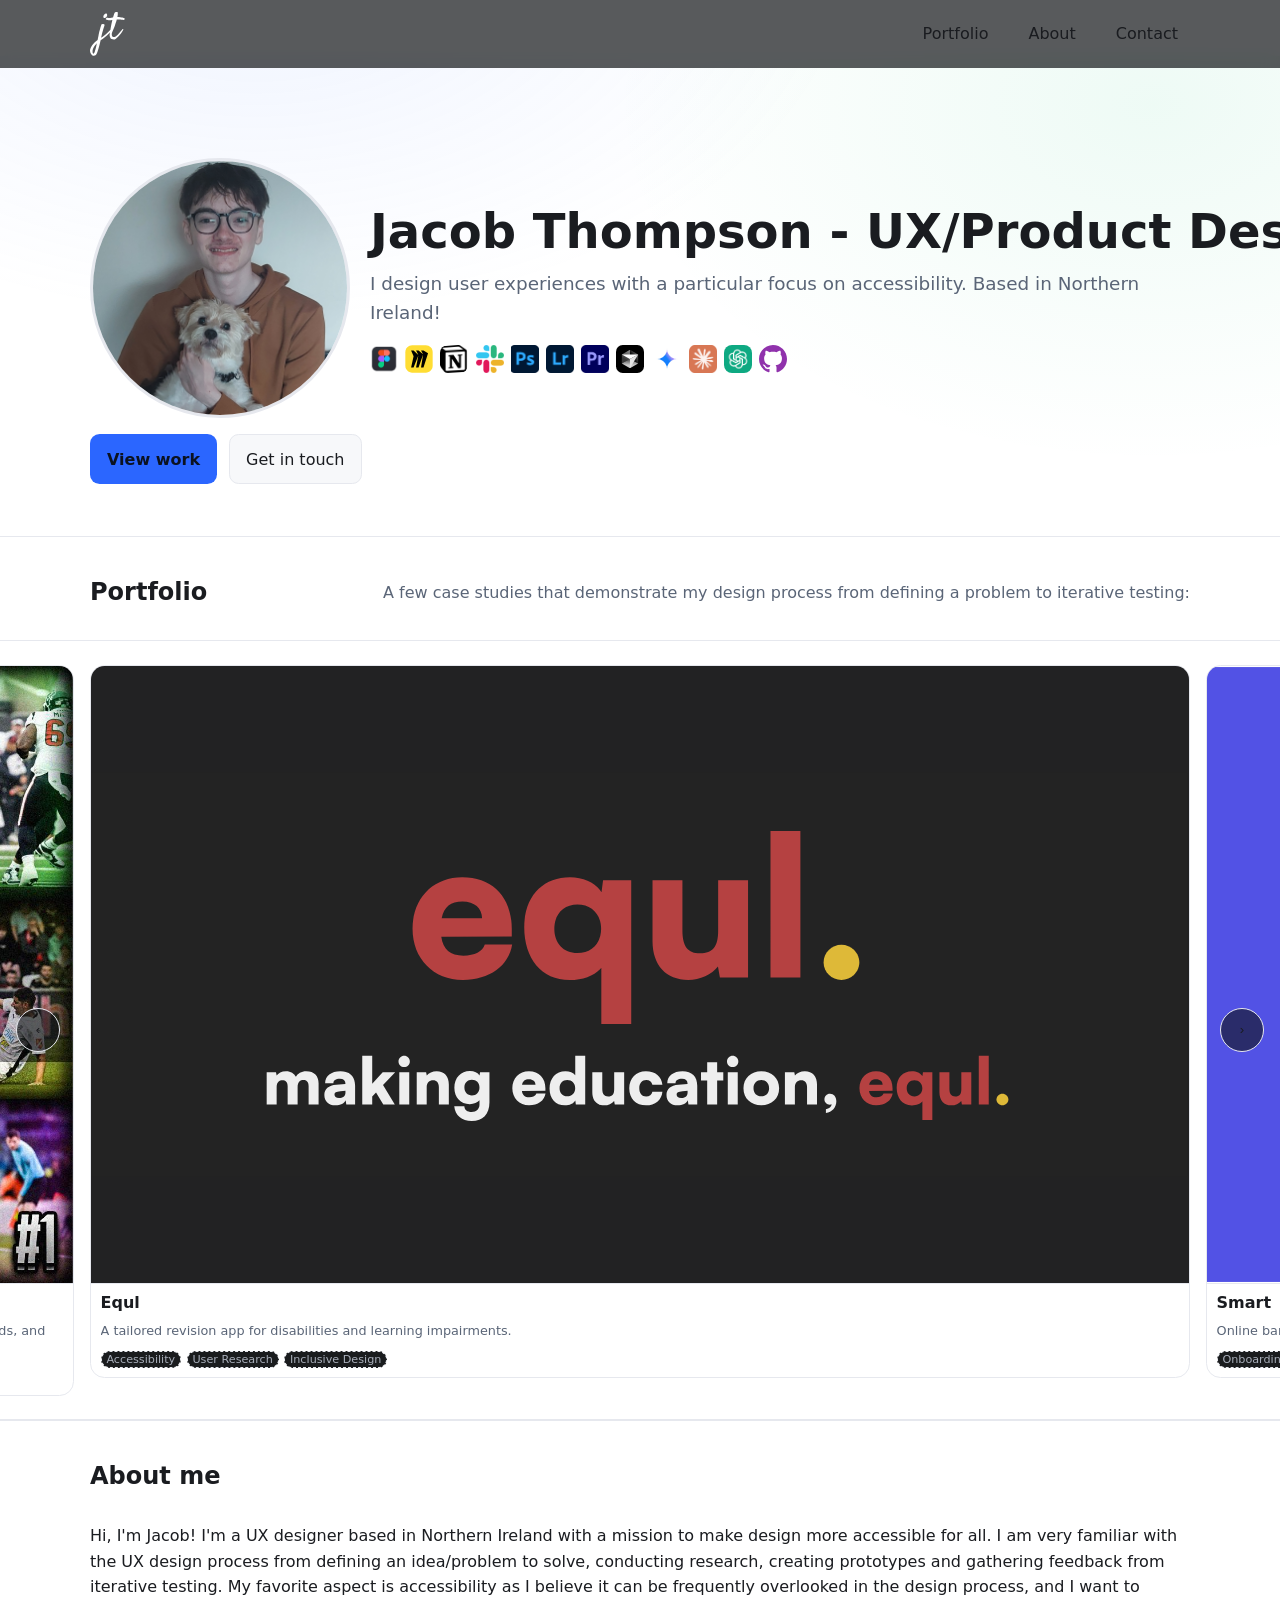
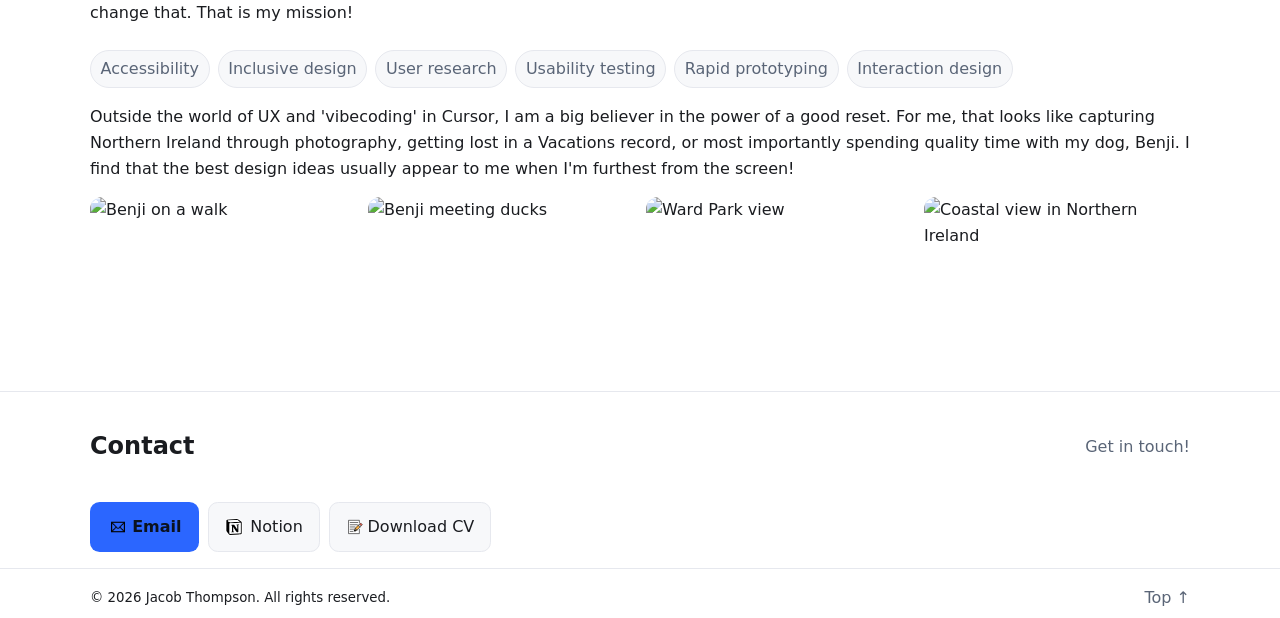
==== index.html @ 368d88d8 "Fixed mobile pictures and github image" ====
<!doctype html>
<html lang="en-GB">
<head>
  <meta charset="utf-8">
  <meta name="viewport" content="width=device-width, initial-scale=1">
  <title>Jacob Thompson - UX/Product Designer</title>
  <meta name="description" content="UX/Product Designer in the UK. Case studies showcasing end‑to‑end product design, research, and measurable impact.">
  <link rel="icon" href="assets/jt.svg" type="image/svg+xml">
  <link rel="preload" href="assets/styles.css" as="style">
  <link rel="stylesheet" href="assets/styles.css">
  <meta property="og:title" content="Jacob Thompson - UX/Product Designer">
  <meta property="og:description" content="Selected UX case studies with measurable outcomes. Based in the UK.">
  <meta property="og:type" content="website">
  <meta property="og:url" content="/">
  <meta property="og:image" content="assets/og-image.png">
  <meta name="twitter:card" content="summary_large_image">
  <meta name="twitter:title" content="Jacob Thompson - UX/Product Designer">
  <meta name="twitter:description" content="Selected UX case studies with measurable outcomes. Based in the UK.">
  <meta name="twitter:image" content="assets/og-image.png">
  <script type="application/ld+json">
  {
    "@context": "https://schema.org",
    "@type": "Person",
    "name": "Jacob Thompson",
    "jobTitle": "UX/Product Designer",
    "url": "",
    "image": "assets/og-image.png",
    "sameAs": [
      "https://www.linkedin.com/",
      "https://github.com/"
    ]
  }
  </script>
</head>
<body>
  <a class="skip-link" href="#main">Skip to content</a>

  <header class="site-header" role="banner">
    <nav class="nav" aria-label="Primary">
      <a class="logo" href="#home" aria-label="Go to home">
        <img src="assets/jt.svg" alt="JT logo" height="24" />
      </a>
      <button class="nav__toggle" aria-expanded="false" aria-controls="nav-list">Menu</button>
      <ul id="nav-list" class="nav__list">
        <li><a href="#projects">Portfolio</a></li>
        <li><a href="#about">About</a></li>
        <li><a href="#contact">Contact</a></li>
      </ul>
    </nav>
  </header>

  <main id="main">
    <section id="home" class="hero" aria-labelledby="hero-title">
      <div class="container">
        <div class="hero__intro">
          <img class="profile-pic" src="assets/benji and me.png" alt="Portrait of Jacob Thompson with Benji" width="256" height="256" decoding="async" />
          <div class="hero__text">
            <h1 id="hero-title">Jacob Thompson - UX/Product Designer</h1>
            <p class="subtitle">I design user experiences with a particular focus on accessibility. Based in Northern Ireland!</p>
            <div class="hero__tool-icons" aria-label="Design tools">
              <span class="hero__tool-pill" data-label="Figma" style="--pill-bg:#f34f1e;">
                <img class="hero__figma-icon" src="assets/figma icon.png" alt="Figma icon" loading="lazy" decoding="async" />
              </span>
              <span class="hero__tool-pill" data-label="Miro" style="--pill-bg:#fcdd34; --pill-text:#000;">
                <img class="hero__figma-icon" src="assets/miro-icon.svg" alt="Miro icon" loading="lazy" decoding="async" />
              </span>
              <span class="hero__tool-pill" data-label="Notion" style="--pill-bg:#111;">
                <img class="hero__figma-icon hero__figma-icon--rounded" src="assets/Notion-logo.svg.png" alt="Notion icon" loading="lazy" decoding="async" />
              </span>
              <span class="hero__tool-pill" data-label="Slack" style="--pill-bg:#4a154b;">
                <img class="hero__figma-icon hero__figma-icon--rounded" src="assets/Slack_icon_2019.svg.png" alt="Slack icon" loading="lazy" decoding="async" />
              </span>
              <span class="hero__tool-pill" data-label="Photoshop" style="--pill-bg:#031932;">
                <img class="hero__figma-icon" src="assets/ps icon.png" alt="Adobe Photoshop icon" loading="lazy" decoding="async" />
              </span>
              <span class="hero__tool-pill" data-label="Lightroom" style="--pill-bg:#2fabfe;">
                <img class="hero__figma-icon" src="assets/lightroom icon.png" alt="Adobe Lightroom icon" loading="lazy" decoding="async" />
              </span>
              <span class="hero__tool-pill" data-label="Premiere Pro" style="--pill-bg:#0a015a;">
                <img class="hero__figma-icon" src="assets/premiere pro icon.png" alt="Adobe Premiere Pro icon" loading="lazy" decoding="async" />
              </span>
              <span class="hero__tool-pill" data-label="Cursor" style="--pill-bg:#000;">
                <img class="hero__figma-icon" src="assets/cursor-ai-code-icon.svg" alt="Cursor AI icon" loading="lazy" decoding="async" />
              </span>
              <span class="hero__tool-pill" data-label="Gemini" style="--pill-bg:#2e7ffc;">
                <img class="hero__figma-icon hero__figma-icon--gemini" src="assets/vecteezy_rectangle-gemini-google-icon-symbol-logo_55687055.png" alt="Gemini icon" loading="lazy" decoding="async" />
              </span>
              <span class="hero__tool-pill" data-label="Claude" style="--pill-bg:#c9734f;">
                <img class="hero__figma-icon" src="assets/Claude-ai-icon.svg.png" alt="Claude AI icon" loading="lazy" decoding="async" />
              </span>
              <span class="hero__tool-pill" data-label="ChatGPT" style="--pill-bg:#10a37f;">
                <img class="hero__figma-icon hero__figma-icon--rounded" src="assets/openai-chatgpt-logo-icon-free-png.webp" alt="ChatGPT icon" loading="lazy" decoding="async" />
              </span>
              <span class="hero__tool-pill" data-label="GitHub" style="--pill-bg:#9032ac;">
                <img class="hero__figma-icon" src="assets/github.svg" alt="GitHub icon" loading="lazy" decoding="async" />
              </span>
            </div>
          </div>
        </div>
        <div class="cta">
          <a class="button primary" href="#projects">View work</a>
          <a class="button" href="#contact">Get in touch</a>
        </div>
        
      </div>
    </section>

    <section id="projects" class="section section--projects" aria-labelledby="projects-title">
      <div class="container">
        <div class="section__head">
          <h2 id="projects-title">Portfolio</h2>
          <p class="section__desc">A few case studies that demonstrate my design process from defining a problem to iterative testing:</p>
        </div>
      </div>
      <div class="carousel" aria-roledescription="carousel">
        <button class="carousel__btn prev" aria-label="Previous project">‹</button>
        <div id="project-track" class="carousel__track" role="list"></div>
        <button class="carousel__btn next" aria-label="Next project">›</button>
      </div>
      <noscript>
        <div class="carousel">
          <div class="carousel__track" role="list">
            <article class="carousel__slide" role="listitem">
              <div class="container">
                <div class="card">
                  <a class="card__link" href="#">
                    <div class="card__media" aria-hidden="true"></div>
                    <div class="card__body">
                      <h3 class="card__title">Case Study Title</h3>
                      <p class="card__summary">Short description of the problem, approach, and impact.</p>
                      <ul class="tags"><li>Research</li><li>Prototyping</li></ul>
                    </div>
                  </a>
                </div>
              </div>
            </article>
          </div>
        </div>
      </noscript>
    </section>

    <section id="about" class="section" aria-labelledby="about-title">
      <div class="container">
        <div class="section__head">
          <h2 id="about-title">About me</h2>
        </div>
        <div class="about">
          <p>Hi, I'm Jacob! I'm a UX designer based in Northern Ireland with a mission to make design more accessible for all. I am very familiar with the UX design process from defining an idea/problem to solve, conducting research, creating prototypes and gathering feedback from iterative testing. My favorite aspect is accessibility as I believe it can be frequently overlooked in the design process, and I want to change that. That is my mission!</p>
          <div class="pill-list" aria-label="Core skills">
            <span class="pill">Accessibility</span>
            <span class="pill">Inclusive design</span>
            <span class="pill">User research</span>
            <span class="pill">Usability testing</span>
            <span class="pill">Rapid prototyping</span>
            <span class="pill">Interaction design</span>
          </div>
          <p>Outside the world of UX and 'vibecoding' in Cursor, I am a big believer in the power of a good reset. For me, that looks like capturing Northern Ireland through photography, getting lost in a Vacations record, or most importantly spending quality time with my dog, Benji. I find that the best design ideas usually appear to me when I'm furthest from the screen!</p>
          <div class="about__photos">
            <img class="about__photo" src="assets/DSC00012.JPG" alt="Benji on a walk" loading="lazy" decoding="async" />
            <img class="about__photo" src="assets/benji duck.png" alt="Benji meeting ducks" loading="lazy" decoding="async" />
            <img class="about__photo" src="assets/ward park.png" alt="Ward Park view" loading="lazy" decoding="async" />
            <img class="about__photo" src="assets/DSC00025.JPG" alt="Coastal view in Northern Ireland" loading="lazy" decoding="async" />
          </div>
        </div>
      </div>
    </section>

    <section id="contact" class="section" aria-labelledby="contact-title">
      <div class="container contact">
        <div class="section__head">
          <h2 id="contact-title">Contact</h2>
          <p class="section__desc">Get in touch!</p>
        </div>
        <div class="contact__actions">
          <a class="button primary" href="mailto:jacobttt000@gmail.com" aria-label="Email Jacob"><img class="icon" src="assets/email.png" alt="" aria-hidden="true" /> <span>Email</span></a>
          <a class="button notion-btn" href="https://spiritual-roar-523.notion.site/Jacob-s-Dashboard-2024-25-10dde1f8a93c8042b278fc9d9537d99a?source=copy_link" target="_blank" rel="noreferrer noopener"><img class="icon icon--sm" src="assets/notion.svg" alt="" aria-hidden="true" /> <span>Notion</span></a>
          <a id="cv-link" class="button cv-btn" href="assets/JT%20-%20CV%2007.04.26.pdf"><img class="icon icon--lg" src="assets/paper svg.svg" alt="" aria-hidden="true" /> <span>Download CV</span></a>
        </div>
      </div>
    </section>
  </main>

  <footer class="site-footer" role="contentinfo">
    <div class="container footer__inner">
      <small>© <span id="year"></span> Jacob Thompson. All rights reserved.</small>
      <a href="#home" class="to-top" aria-label="Back to top">Top ↑</a>
    </div>
  </footer>

  <script src="assets/script.js" defer></script>
</body>
</html>
---- assets/styles.css ----
:root {
  --bg: #0b0c0e;
  --surface: #121418;
  --text: #e8eaee;
  --muted: #a9afbb;
  --primary: #7aa2ff;
  --primary-600: #5f8dff;
  --border: #20242c;
  --card: #151820;
  --success: #38b26b;
}

@media (prefers-color-scheme: light) {
  :root {
    --bg: #ffffff;
    --surface: #f7f8fa;
    --text: #1a1c20;
    --muted: #5a6577;
    --primary: #2b66ff;
    --primary-600: #174fff;
    --border: #e6e8ee;
    --card: #ffffff;
  }
}

* { box-sizing: border-box; }
html, body { height: 100%; }
body {
  margin: 0;
  background: var(--bg);
  color: var(--text);
  font-family: ui-sans-serif, system-ui, -apple-system, Segoe UI, Roboto, Inter, "Helvetica Neue", Arial, "Apple Color Emoji", "Segoe UI Emoji";
  line-height: 1.6;
  -webkit-font-smoothing: antialiased;
  -moz-osx-font-smoothing: grayscale;
  padding-top: 56px; /* reserve space for fixed header */
}

.container {
  width: min(1100px, 92vw);
  margin: 0 auto;
}

.skip-link {
  position: absolute;
  left: -999px;
  top: auto;
  width: 1px;
  height: 1px;
  overflow: hidden;
}
.skip-link:focus { left: 1rem; top: 1rem; width: auto; height: auto; background: var(--primary); color: #fff; padding: .5rem .75rem; border-radius: .5rem; }

.site-header {
  position: fixed;
  top: 0;
  left: 0;
  right: 0;
  z-index: 10;
  background: rgba(18,20,24,.7);
  backdrop-filter: saturate(150%) blur(8px);
}
.nav { display: flex; gap: 1rem; align-items: center; justify-content: space-between; width: min(1100px, 92vw); margin: 0 auto; padding: .75rem 0; }
.logo { color: var(--text); text-decoration: none; font-weight: 700; letter-spacing: .5px; }
.logo img { display: block; height: 44px; width: auto; }
.nav__list { list-style: none; display: flex; gap: 1rem; margin: 0; padding: 0; }
.nav__list a { color: var(--text); text-decoration: none; padding: .5rem .75rem; border-radius: .4rem; }
.nav__list a:hover { background: rgba(43, 102, 255, 0.15); color: var(--primary); }
.nav__toggle { display: none; }

@media (max-width: 720px) {
  .nav__toggle { display: none; }
  .nav { width: 94vw; gap: .5rem; }
  .nav__list { 
    position: static; 
    right: auto; 
    top: auto; 
    background: transparent; 
    border: none !important; 
    border-radius: 0; 
    flex-direction: row; 
    padding: 0; 
    display: flex; 
    gap: .75rem; 
    box-shadow: none;
    outline: none;
    flex-wrap: wrap;
    justify-content: flex-end;
  }
  .nav__list[data-open="true"] { display: flex; }
}

.hero { padding: clamp(3rem, 8vw, 7rem) 0 2rem; border-bottom: 1px solid var(--border); background: radial-gradient(1000px 600px at 20% -20%, rgba(122,162,255,.12), transparent 60%), radial-gradient(900px 600px at 90% 10%, rgba(38,199,130,.08), transparent 60%); }
.hero h1 { font-size: clamp(1.1rem, 5vw, 3rem); line-height: 1.2; margin: 0 0 .5rem; white-space: nowrap; }
.subtitle { color: var(--muted); font-size: clamp(1rem, 2.5vw, 1.15rem); margin: 0 0 1rem; }
.hero__tool-icons {
  display: flex;
  align-items: center;
  gap: .45rem;
  flex-wrap: wrap;
}
.hero__tool-pill {
  position: relative;
  display: inline-flex;
}
.hero__tool-pill::after {
  content: attr(data-label);
  position: absolute;
  left: 50%;
  bottom: calc(100% + 8px);
  transform: translateX(-50%) translateY(4px);
  background: var(--pill-bg, var(--primary));
  color: var(--pill-text, #fff);
  padding: .2rem .5rem;
  border-radius: 999px;
  font-size: .72rem;
  font-weight: 600;
  line-height: 1;
  white-space: nowrap;
  opacity: 0;
  pointer-events: none;
  transition: opacity .15s ease, transform .15s ease;
  box-shadow: 0 6px 16px rgba(0, 0, 0, .25);
  z-index: 2;
}
.hero__tool-pill:hover::after {
  opacity: 1;
  transform: translateX(-50%) translateY(0);
}
/* Keep Miro tooltip text high-contrast on yellow pill */
.hero__tool-pill[data-label="Miro"]::after {
  background: #fcdd34 !important;
  color: #000 !important;
}
.hero__figma-icon {
  width: 28px;
  height: 28px;
  display: block;
  object-fit: cover;
}
.hero__figma-icon--rounded {
  border-radius: 8px;
}
.hero__figma-icon--gemini {
  width: 30px;
  height: 30px;
}
.hero__intro { display: grid; grid-template-columns: auto 1fr; align-items: center; gap: 1.25rem; }
.profile-pic { width: clamp(110px, 28vw, 260px); height: clamp(110px, 28vw, 260px); object-fit: cover; border-radius: 50%; border: 3px solid var(--border); background: var(--surface); }
.hero__text { min-width: 0; }
.cta { display: flex; gap: .75rem; margin: 1rem 0 1.25rem; }
.cred-list { display: grid; gap: .3rem; margin: 1rem 0 0; padding: 0; list-style: none; color: var(--muted); }

.button { display: inline-flex; align-items: center; justify-content: center; gap: 0; padding: .7rem 1rem; border-radius: .6rem; border: 1px solid var(--border); color: var(--text); background: var(--surface); text-decoration: none; transition: transform .06s ease; }
.cv-btn { padding-left: .85rem; padding-right: 1rem; }
.button:hover { transform: translateY(-1px); }
.button.primary { background: var(--primary); border-color: transparent; color: #0b1220; font-weight: 600; }
.button.primary:hover { background: var(--primary-600); }
.button .icon { height: 1.4em; width: auto; display: block; margin-right: .25ch; }
.button .icon--sm { height: 1.1em; margin-right: .75ch; }
.button .icon--lg { height: 1.25em; margin-right: .35ch; }

.section { padding: 1rem 0; border-bottom: 1px solid var(--border); }
#about.section { background: var(--bg); }
#contact.section { background: var(--bg); }
.section__head { display: flex; align-items: center; justify-content: space-between; gap: 1rem; flex-wrap: wrap; margin-bottom: 0.5rem; }
.section__desc { color: var(--muted); margin: 0; }

.grid { display: grid; grid-template-columns: repeat(12, 1fr); gap: 1rem; }
.card { grid-column: span 6; background: var(--card); border: 1px solid var(--border); border-radius: .9rem; overflow: hidden; }
@media (max-width: 920px) { .card { grid-column: span 12; } }
.card__link { color: inherit; text-decoration: none; display: grid; grid-template-rows: auto 1fr; height: 100%; }
.card__media { background: linear-gradient(135deg, rgba(122,162,255,.25), rgba(56,178,111,.25)); aspect-ratio: 16/9; border-bottom: 1px solid var(--border); background-size: contain; background-repeat: no-repeat; background-position: center; }
.card__body { padding: .9rem; display: grid; gap: .5rem; }
.card__title { margin: 0; font-size: 1.05rem; }
.card__summary { margin: 0; color: var(--muted); }
.tags { display: flex; flex-wrap: wrap; gap: .35rem; list-style: none; margin: .25rem 0 0; padding: 0; }
.tags li { font-size: .8rem; color: #A9AFBB; border: 1px dashed var(--border); background: #1a1c1e; padding: .15rem .45rem; border-radius: 999px; display: inline-flex; align-items: center; line-height: 1; }

/* Carousel */
.section--projects { padding: 1rem 0 0; background: var(--bg); }
.carousel { position: relative; width: 100vw; margin-left: calc(50% - 50vw); overflow: hidden; border-top: 1px solid var(--border); border-bottom: 1px solid var(--border); background: var(--bg); }
.carousel__track { display: flex; gap: clamp(.5rem, 1.5vw, 1rem); padding: clamp(.75rem, 2vw, 1.5rem) clamp(35vw, 40vw, 400px); transition: transform .35s ease; will-change: transform; cursor: grab; }
.carousel__track:active { cursor: grabbing; }
.carousel__slide { flex: 0 0 clamp(20vw, 25vw, 250px); flex-shrink: 0; }
.carousel__slide .container { padding: 0; }
.carousel .card { grid-column: auto; max-width: 100%; }
.carousel .card__body { padding: .6rem; }
.carousel .card__title { font-size: 1rem; font-weight: 600; line-height: 1.3; }
.carousel .card__summary { font-size: .8rem; }
.carousel .card__summary { 
  line-height: 1.35; 
  display: -webkit-box; 
  line-clamp: 2; /* for linters/experimental */
  -webkit-line-clamp: 2; 
  -webkit-box-orient: vertical; 
  overflow: hidden; 
}
.carousel .card__media { aspect-ratio: 16/9; }
.carousel .tags li { font-size: .7rem; padding: .1rem .3rem; }
.carousel__btn { position: absolute; top: 50%; transform: translateY(-50%); background: rgba(18,20,24,.6); border: 1px solid var(--border); color: var(--text); width: 44px; height: 44px; border-radius: 999px; display: grid; place-items: center; cursor: pointer; z-index: 3; }
.carousel__btn:hover { background: rgba(18,20,24,.8); }
.carousel__btn.prev { left: min(1rem, 3vw); }
.carousel__btn.next { right: min(1rem, 3vw); }
@media (max-width: 720px) {
  .carousel__btn { width: 38px; height: 38px; }
  .carousel__track { padding: .9rem 8vw; gap: .65rem; }
  .carousel__slide { flex-basis: 78vw; }
  .carousel .card__body { min-height: 128px; }
}
.carousel .card__link { height: auto; grid-template-rows: auto auto; }
.carousel .card__link { cursor: pointer; }
.card--interactive { cursor: pointer; }
.card--interactive:focus-visible {
  outline: 2px solid var(--primary);
  outline-offset: 2px;
}

.about { display: grid; gap: 1rem; background: var(--bg); }
.about > p { margin: 0; }
.about__photos { display: flex; flex-wrap: nowrap; gap: .75rem; justify-content: flex-start; align-items: flex-start; overflow: visible; padding: 0; }
.about__photo { display: block; flex: 1 1 calc((100% - 2.25rem) / 4); width: auto; max-width: 320px; aspect-ratio: 3 / 2; height: auto; object-fit: cover; object-position: center; border-radius: 12px; margin: 0; image-rendering: auto; }
.pill-list { display: flex; flex-wrap: wrap; gap: .5rem; margin-top: .5rem; }
.pill { border: 1px solid var(--border); background: var(--surface); padding: .35rem .6rem; border-radius: 999px; color: var(--muted); }

.contact { display: grid; gap: 0.5rem; background: var(--bg); }
.contact__actions { display: flex; flex-wrap: wrap; gap: .6rem; }
.notion-btn { margin-left: 0; }
.cv-btn { margin-left: 0; }

.site-footer { padding: 0.5rem 0; border-top: none !important; background: var(--bg); }
.footer__inner { display: flex; align-items: center; justify-content: space-between; gap: 1rem; padding-top: 0.5rem; border-top: none !important; }
.to-top { color: var(--muted); text-decoration: none; }
.to-top:hover { color: var(--text); }

@media (prefers-reduced-motion: reduce) {
  * { animation: none !important; transition: none !important; }
}

/* In-page PDF modal */
.has-modal-open { overflow: hidden; }
.pdf-modal {
  position: fixed;
  inset: 0;
  z-index: 1000;
  display: none;
}
.pdf-modal.is-open { display: block; }
.pdf-modal[aria-hidden="true"] { pointer-events: none; }
.pdf-modal__backdrop {
  position: absolute;
  inset: 0;
  background: rgba(0, 0, 0, .68);
}
.pdf-modal__panel {
  position: relative;
  width: min(1100px, 92vw);
  height: min(86vh, 920px);
  margin: 7vh auto;
  background: var(--card);
  border: 1px solid var(--border);
  border-radius: 16px;
  overflow: hidden;
  display: grid;
  grid-template-rows: auto 1fr;
  box-shadow: 0 24px 64px rgba(0, 0, 0, .45);
}
.pdf-modal__title {
  margin: 0;
  padding: .9rem 3.2rem .9rem 1rem;
  border-bottom: 1px solid var(--border);
  font-size: 1rem;
}
.pdf-modal__close {
  position: absolute;
  top: .55rem;
  right: .65rem;
  width: 2rem;
  height: 2rem;
  border: 1px solid var(--border);
  border-radius: 999px;
  background: var(--surface);
  color: var(--text);
  cursor: pointer;
  font-size: 1.2rem;
  line-height: 1;
}
.pdf-modal__close:hover { filter: brightness(1.08); }
.pdf-modal__viewer-wrap {
  height: 100%;
  overflow: hidden;
}
.pdf-modal__viewer {
  width: 100%;
  height: 100%;
  border: 0;
  background: #1a1c20;
}
.template-modal__content {
  height: 100%;
  padding: .85rem 1rem 1rem;
}
.template-modal__content--read-only {
  overflow: auto;
}
.template-modal__hint {
  margin: 0;
  color: var(--muted);
  font-size: .9rem;
}
.template-modal__article {
  width: 100%;
  color: var(--text);
  line-height: 1.65;
}
.template-modal__article p {
  margin: 0 0 1rem;
}
.template-modal__article p:last-child {
  margin-bottom: 0;
}
.template-modal__list {
  margin: 0 0 1rem 1.2rem;
  padding: 0;
}
.template-modal__list li {
  margin: 0 0 .35rem;
}
.template-modal__project-link {
  margin: 1rem 0 0;
  display: flex;
  align-items: center;
  gap: .45rem;
  flex-wrap: wrap;
}
.template-modal__project-link + .template-modal__project-link {
  margin-top: .35rem;
}
.template-modal__project-icon {
  width: 18px;
  height: 18px;
  object-fit: contain;
  border-radius: 3px;
}
.template-modal__project-label {
  color: var(--text);
  font-weight: 600;
}
.template-modal__project-anchor {
  color: var(--primary);
  text-decoration: underline;
  text-underline-offset: 2px;
}
.template-modal__project-anchor:hover {
  color: var(--primary-600);
}
.template-modal__divider {
  margin: 1rem 0 0;
  border: 0;
  border-top: 1px solid rgba(255, 255, 255, .9);
}
.template-modal__figure {
  margin: 1rem 0 0;
}
.template-modal__figure--grid {
  margin: 0;
}
.template-modal__image {
  display: block;
  width: 100%;
  height: auto;
  border: 1px solid var(--border);
  border-radius: 10px;
  background: var(--surface);
}
.template-modal__image.is-zoomable {
  cursor: zoom-in;
}
.about__photo.is-zoomable {
  cursor: zoom-in;
}
.template-modal__image.is-zoomable:focus-visible {
  outline: 2px solid var(--primary);
  outline-offset: 2px;
}
.about__photo.is-zoomable:focus-visible {
  outline: 2px solid var(--primary);
  outline-offset: 2px;
}
.template-modal__caption {
  margin-top: .45rem;
  color: var(--muted);
  font-size: .9rem;
}
.template-modal__caption--grid {
  margin-top: .5rem;
}
.template-modal__image-grid {
  margin-top: 1rem;
  display: grid;
  grid-template-columns: repeat(3, minmax(0, 1fr));
  gap: .75rem;
}
.template-modal__image-grid--four {
  grid-template-columns: repeat(4, minmax(0, 1fr));
}
.template-modal__image-grid--two {
  grid-template-columns: repeat(2, minmax(0, 1fr));
}
@media (max-width: 900px) {
  .template-modal__image-grid {
    grid-template-columns: repeat(2, minmax(0, 1fr));
  }
  .template-modal__image-grid--four {
    grid-template-columns: repeat(2, minmax(0, 1fr));
  }
}
@media (max-width: 620px) {
  .template-modal__image-grid {
    grid-template-columns: 1fr;
  }
  .template-modal__image-grid--four {
    grid-template-columns: 1fr;
  }
  .template-modal__image-grid--two {
    grid-template-columns: 1fr;
  }
}

/* Image zoom lightbox */
.image-lightbox {
  position: fixed;
  inset: 0;
  z-index: 1100;
  display: none;
}
.image-lightbox.is-open { display: block; }
.image-lightbox[aria-hidden="true"] { pointer-events: none; }
.image-lightbox__backdrop {
  position: absolute;
  inset: 0;
  background: rgba(0, 0, 0, .8);
}
.image-lightbox__panel {
  position: relative;
  width: min(1200px, 94vw);
  margin: 3vh auto;
  max-height: 94vh;
}
.image-lightbox__img {
  display: block;
  width: 100%;
  max-height: 94vh;
  object-fit: contain;
  border-radius: 12px;
  border: 1px solid var(--border);
  background: #0f1116;
}
.image-lightbox__close {
  position: absolute;
  top: .6rem;
  right: .6rem;
  width: 2rem;
  height: 2rem;
  border: 1px solid var(--border);
  border-radius: 999px;
  background: rgba(0, 0, 0, .55);
  color: #fff;
  cursor: pointer;
  font-size: 1.2rem;
  line-height: 1;
}
@media (max-width: 720px) {
  .pdf-modal__panel {
    width: 94vw;
    height: 88vh;
    margin: 6vh auto;
    border-radius: 12px;
  }
}

@media (max-width: 720px) {
  .hero { padding-top: 2.2rem; }
  .hero h1 { white-space: normal; font-size: clamp(1.35rem, 7vw, 2rem); }
  .subtitle { font-size: .98rem; }
  .hero__intro { grid-template-columns: 1fr; gap: .9rem; }
  .profile-pic { width: 120px; height: 120px; }
  .cta { flex-direction: column; align-items: stretch; gap: .55rem; }
  .cta .button { width: 100%; }

  .about__photos {
    display: grid;
    grid-template-columns: repeat(2, minmax(0, 1fr));
    gap: .6rem;
  }
  .about__photo {
    flex: initial;
    width: 100%;
    max-width: none;
    aspect-ratio: 3 / 2;
  }

  .contact__actions { flex-direction: column; align-items: stretch; }
  .contact__actions .button { width: 100%; justify-content: flex-start; }

  .footer__inner { flex-direction: column; align-items: flex-start; gap: .35rem; }
}

@media (max-width: 420px) {
  .carousel__slide { flex-basis: 84vw; }
  .about__photos { gap: .5rem; }
  .hero__figma-icon { width: 24px; height: 24px; }
  .hero__figma-icon--gemini { width: 26px; height: 26px; }
}
---- assets/styles.css ----
:root {
  --bg: #0b0c0e;
  --surface: #121418;
  --text: #e8eaee;
  --muted: #a9afbb;
  --primary: #7aa2ff;
  --primary-600: #5f8dff;
  --border: #20242c;
  --card: #151820;
  --success: #38b26b;
}

@media (prefers-color-scheme: light) {
  :root {
    --bg: #ffffff;
    --surface: #f7f8fa;
    --text: #1a1c20;
    --muted: #5a6577;
    --primary: #2b66ff;
    --primary-600: #174fff;
    --border: #e6e8ee;
    --card: #ffffff;
  }
}

* { box-sizing: border-box; }
html, body { height: 100%; }
body {
  margin: 0;
  background: var(--bg);
  color: var(--text);
  font-family: ui-sans-serif, system-ui, -apple-system, Segoe UI, Roboto, Inter, "Helvetica Neue", Arial, "Apple Color Emoji", "Segoe UI Emoji";
  line-height: 1.6;
  -webkit-font-smoothing: antialiased;
  -moz-osx-font-smoothing: grayscale;
  padding-top: 56px; /* reserve space for fixed header */
}

.container {
  width: min(1100px, 92vw);
  margin: 0 auto;
}

.skip-link {
  position: absolute;
  left: -999px;
  top: auto;
  width: 1px;
  height: 1px;
  overflow: hidden;
}
.skip-link:focus { left: 1rem; top: 1rem; width: auto; height: auto; background: var(--primary); color: #fff; padding: .5rem .75rem; border-radius: .5rem; }

.site-header {
  position: fixed;
  top: 0;
  left: 0;
  right: 0;
  z-index: 10;
  background: rgba(18,20,24,.7);
  backdrop-filter: saturate(150%) blur(8px);
}
.nav { display: flex; gap: 1rem; align-items: center; justify-content: space-between; width: min(1100px, 92vw); margin: 0 auto; padding: .75rem 0; }
.logo { color: var(--text); text-decoration: none; font-weight: 700; letter-spacing: .5px; }
.logo img { display: block; height: 44px; width: auto; }
.nav__list { list-style: none; display: flex; gap: 1rem; margin: 0; padding: 0; }
.nav__list a { color: var(--text); text-decoration: none; padding: .5rem .75rem; border-radius: .4rem; }
.nav__list a:hover { background: rgba(43, 102, 255, 0.15); color: var(--primary); }
.nav__toggle { display: none; }

@media (max-width: 720px) {
  .nav__toggle { display: none; }
  .nav { width: 94vw; gap: .5rem; }
  .nav__list { 
    position: static; 
    right: auto; 
    top: auto; 
    background: transparent; 
    border: none !important; 
    border-radius: 0; 
    flex-direction: row; 
    padding: 0; 
    display: flex; 
    gap: .75rem; 
    box-shadow: none;
    outline: none;
    flex-wrap: wrap;
    justify-content: flex-end;
  }
  .nav__list[data-open="true"] { display: flex; }
}

.hero { padding: clamp(3rem, 8vw, 7rem) 0 2rem; border-bottom: 1px solid var(--border); background: radial-gradient(1000px 600px at 20% -20%, rgba(122,162,255,.12), transparent 60%), radial-gradient(900px 600px at 90% 10%, rgba(38,199,130,.08), transparent 60%); }
.hero h1 { font-size: clamp(1.1rem, 5vw, 3rem); line-height: 1.2; margin: 0 0 .5rem; white-space: nowrap; }
.subtitle { color: var(--muted); font-size: clamp(1rem, 2.5vw, 1.15rem); margin: 0 0 1rem; }
.hero__tool-icons {
  display: flex;
  align-items: center;
  gap: .45rem;
  flex-wrap: wrap;
}
.hero__tool-pill {
  position: relative;
  display: inline-flex;
}
.hero__tool-pill::after {
  content: attr(data-label);
  position: absolute;
  left: 50%;
  bottom: calc(100% + 8px);
  transform: translateX(-50%) translateY(4px);
  background: var(--pill-bg, var(--primary));
  color: var(--pill-text, #fff);
  padding: .2rem .5rem;
  border-radius: 999px;
  font-size: .72rem;
  font-weight: 600;
  line-height: 1;
  white-space: nowrap;
  opacity: 0;
  pointer-events: none;
  transition: opacity .15s ease, transform .15s ease;
  box-shadow: 0 6px 16px rgba(0, 0, 0, .25);
  z-index: 2;
}
.hero__tool-pill:hover::after {
  opacity: 1;
  transform: translateX(-50%) translateY(0);
}
/* Keep Miro tooltip text high-contrast on yellow pill */
.hero__tool-pill[data-label="Miro"]::after {
  background: #fcdd34 !important;
  color: #000 !important;
}
.hero__figma-icon {
  width: 28px;
  height: 28px;
  display: block;
  object-fit: cover;
}
.hero__figma-icon--rounded {
  border-radius: 8px;
}
.hero__figma-icon--gemini {
  width: 30px;
  height: 30px;
}
.hero__intro { display: grid; grid-template-columns: auto 1fr; align-items: center; gap: 1.25rem; }
.profile-pic { width: clamp(110px, 28vw, 260px); height: clamp(110px, 28vw, 260px); object-fit: cover; border-radius: 50%; border: 3px solid var(--border); background: var(--surface); }
.hero__text { min-width: 0; }
.cta { display: flex; gap: .75rem; margin: 1rem 0 1.25rem; }
.cred-list { display: grid; gap: .3rem; margin: 1rem 0 0; padding: 0; list-style: none; color: var(--muted); }

.button { display: inline-flex; align-items: center; justify-content: center; gap: 0; padding: .7rem 1rem; border-radius: .6rem; border: 1px solid var(--border); color: var(--text); background: var(--surface); text-decoration: none; transition: transform .06s ease; }
.cv-btn { padding-left: .85rem; padding-right: 1rem; }
.button:hover { transform: translateY(-1px); }
.button.primary { background: var(--primary); border-color: transparent; color: #0b1220; font-weight: 600; }
.button.primary:hover { background: var(--primary-600); }
.button .icon { height: 1.4em; width: auto; display: block; margin-right: .25ch; }
.button .icon--sm { height: 1.1em; margin-right: .75ch; }
.button .icon--lg { height: 1.25em; margin-right: .35ch; }

.section { padding: 1rem 0; border-bottom: 1px solid var(--border); }
#about.section { background: var(--bg); }
#contact.section { background: var(--bg); }
.section__head { display: flex; align-items: center; justify-content: space-between; gap: 1rem; flex-wrap: wrap; margin-bottom: 0.5rem; }
.section__desc { color: var(--muted); margin: 0; }

.grid { display: grid; grid-template-columns: repeat(12, 1fr); gap: 1rem; }
.card { grid-column: span 6; background: var(--card); border: 1px solid var(--border); border-radius: .9rem; overflow: hidden; }
@media (max-width: 920px) { .card { grid-column: span 12; } }
.card__link { color: inherit; text-decoration: none; display: grid; grid-template-rows: auto 1fr; height: 100%; }
.card__media { background: linear-gradient(135deg, rgba(122,162,255,.25), rgba(56,178,111,.25)); aspect-ratio: 16/9; border-bottom: 1px solid var(--border); background-size: contain; background-repeat: no-repeat; background-position: center; }
.card__body { padding: .9rem; display: grid; gap: .5rem; }
.card__title { margin: 0; font-size: 1.05rem; }
.card__summary { margin: 0; color: var(--muted); }
.tags { display: flex; flex-wrap: wrap; gap: .35rem; list-style: none; margin: .25rem 0 0; padding: 0; }
.tags li { font-size: .8rem; color: #A9AFBB; border: 1px dashed var(--border); background: #1a1c1e; padding: .15rem .45rem; border-radius: 999px; display: inline-flex; align-items: center; line-height: 1; }

/* Carousel */
.section--projects { padding: 1rem 0 0; background: var(--bg); }
.carousel { position: relative; width: 100vw; margin-left: calc(50% - 50vw); overflow: hidden; border-top: 1px solid var(--border); border-bottom: 1px solid var(--border); background: var(--bg); }
.carousel__track { display: flex; gap: clamp(.5rem, 1.5vw, 1rem); padding: clamp(.75rem, 2vw, 1.5rem) clamp(35vw, 40vw, 400px); transition: transform .35s ease; will-change: transform; cursor: grab; }
.carousel__track:active { cursor: grabbing; }
.carousel__slide { flex: 0 0 clamp(20vw, 25vw, 250px); flex-shrink: 0; }
.carousel__slide .container { padding: 0; }
.carousel .card { grid-column: auto; max-width: 100%; }
.carousel .card__body { padding: .6rem; }
.carousel .card__title { font-size: 1rem; font-weight: 600; line-height: 1.3; }
.carousel .card__summary { font-size: .8rem; }
.carousel .card__summary { 
  line-height: 1.35; 
  display: -webkit-box; 
  line-clamp: 2; /* for linters/experimental */
  -webkit-line-clamp: 2; 
  -webkit-box-orient: vertical; 
  overflow: hidden; 
}
.carousel .card__media { aspect-ratio: 16/9; }
.carousel .tags li { font-size: .7rem; padding: .1rem .3rem; }
.carousel__btn { position: absolute; top: 50%; transform: translateY(-50%); background: rgba(18,20,24,.6); border: 1px solid var(--border); color: var(--text); width: 44px; height: 44px; border-radius: 999px; display: grid; place-items: center; cursor: pointer; z-index: 3; }
.carousel__btn:hover { background: rgba(18,20,24,.8); }
.carousel__btn.prev { left: min(1rem, 3vw); }
.carousel__btn.next { right: min(1rem, 3vw); }
@media (max-width: 720px) {
  .carousel__btn { width: 38px; height: 38px; }
  .carousel__track { padding: .9rem 8vw; gap: .65rem; }
  .carousel__slide { flex-basis: 78vw; }
  .carousel .card__body { min-height: 128px; }
}
.carousel .card__link { height: auto; grid-template-rows: auto auto; }
.carousel .card__link { cursor: pointer; }
.card--interactive { cursor: pointer; }
.card--interactive:focus-visible {
  outline: 2px solid var(--primary);
  outline-offset: 2px;
}

.about { display: grid; gap: 1rem; background: var(--bg); }
.about > p { margin: 0; }
.about__photos { display: flex; flex-wrap: nowrap; gap: .75rem; justify-content: flex-start; align-items: flex-start; overflow: visible; padding: 0; }
.about__photo { display: block; flex: 1 1 calc((100% - 2.25rem) / 4); width: auto; max-width: 320px; aspect-ratio: 3 / 2; height: auto; object-fit: cover; object-position: center; border-radius: 12px; margin: 0; image-rendering: auto; }
.pill-list { display: flex; flex-wrap: wrap; gap: .5rem; margin-top: .5rem; }
.pill { border: 1px solid var(--border); background: var(--surface); padding: .35rem .6rem; border-radius: 999px; color: var(--muted); }

.contact { display: grid; gap: 0.5rem; background: var(--bg); }
.contact__actions { display: flex; flex-wrap: wrap; gap: .6rem; }
.notion-btn { margin-left: 0; }
.cv-btn { margin-left: 0; }

.site-footer { padding: 0.5rem 0; border-top: none !important; background: var(--bg); }
.footer__inner { display: flex; align-items: center; justify-content: space-between; gap: 1rem; padding-top: 0.5rem; border-top: none !important; }
.to-top { color: var(--muted); text-decoration: none; }
.to-top:hover { color: var(--text); }

@media (prefers-reduced-motion: reduce) {
  * { animation: none !important; transition: none !important; }
}

/* In-page PDF modal */
.has-modal-open { overflow: hidden; }
.pdf-modal {
  position: fixed;
  inset: 0;
  z-index: 1000;
  display: none;
}
.pdf-modal.is-open { display: block; }
.pdf-modal[aria-hidden="true"] { pointer-events: none; }
.pdf-modal__backdrop {
  position: absolute;
  inset: 0;
  background: rgba(0, 0, 0, .68);
}
.pdf-modal__panel {
  position: relative;
  width: min(1100px, 92vw);
  height: min(86vh, 920px);
  margin: 7vh auto;
  background: var(--card);
  border: 1px solid var(--border);
  border-radius: 16px;
  overflow: hidden;
  display: grid;
  grid-template-rows: auto 1fr;
  box-shadow: 0 24px 64px rgba(0, 0, 0, .45);
}
.pdf-modal__title {
  margin: 0;
  padding: .9rem 3.2rem .9rem 1rem;
  border-bottom: 1px solid var(--border);
  font-size: 1rem;
}
.pdf-modal__close {
  position: absolute;
  top: .55rem;
  right: .65rem;
  width: 2rem;
  height: 2rem;
  border: 1px solid var(--border);
  border-radius: 999px;
  background: var(--surface);
  color: var(--text);
  cursor: pointer;
  font-size: 1.2rem;
  line-height: 1;
}
.pdf-modal__close:hover { filter: brightness(1.08); }
.pdf-modal__viewer-wrap {
  height: 100%;
  overflow: hidden;
}
.pdf-modal__viewer {
  width: 100%;
  height: 100%;
  border: 0;
  background: #1a1c20;
}
.template-modal__content {
  height: 100%;
  padding: .85rem 1rem 1rem;
}
.template-modal__content--read-only {
  overflow: auto;
}
.template-modal__hint {
  margin: 0;
  color: var(--muted);
  font-size: .9rem;
}
.template-modal__article {
  width: 100%;
  color: var(--text);
  line-height: 1.65;
}
.template-modal__article p {
  margin: 0 0 1rem;
}
.template-modal__article p:last-child {
  margin-bottom: 0;
}
.template-modal__list {
  margin: 0 0 1rem 1.2rem;
  padding: 0;
}
.template-modal__list li {
  margin: 0 0 .35rem;
}
.template-modal__project-link {
  margin: 1rem 0 0;
  display: flex;
  align-items: center;
  gap: .45rem;
  flex-wrap: wrap;
}
.template-modal__project-link + .template-modal__project-link {
  margin-top: .35rem;
}
.template-modal__project-icon {
  width: 18px;
  height: 18px;
  object-fit: contain;
  border-radius: 3px;
}
.template-modal__project-label {
  color: var(--text);
  font-weight: 600;
}
.template-modal__project-anchor {
  color: var(--primary);
  text-decoration: underline;
  text-underline-offset: 2px;
}
.template-modal__project-anchor:hover {
  color: var(--primary-600);
}
.template-modal__divider {
  margin: 1rem 0 0;
  border: 0;
  border-top: 1px solid rgba(255, 255, 255, .9);
}
.template-modal__figure {
  margin: 1rem 0 0;
}
.template-modal__figure--grid {
  margin: 0;
}
.template-modal__image {
  display: block;
  width: 100%;
  height: auto;
  border: 1px solid var(--border);
  border-radius: 10px;
  background: var(--surface);
}
.template-modal__image.is-zoomable {
  cursor: zoom-in;
}
.about__photo.is-zoomable {
  cursor: zoom-in;
}
.template-modal__image.is-zoomable:focus-visible {
  outline: 2px solid var(--primary);
  outline-offset: 2px;
}
.about__photo.is-zoomable:focus-visible {
  outline: 2px solid var(--primary);
  outline-offset: 2px;
}
.template-modal__caption {
  margin-top: .45rem;
  color: var(--muted);
  font-size: .9rem;
}
.template-modal__caption--grid {
  margin-top: .5rem;
}
.template-modal__image-grid {
  margin-top: 1rem;
  display: grid;
  grid-template-columns: repeat(3, minmax(0, 1fr));
  gap: .75rem;
}
.template-modal__image-grid--four {
  grid-template-columns: repeat(4, minmax(0, 1fr));
}
.template-modal__image-grid--two {
  grid-template-columns: repeat(2, minmax(0, 1fr));
}
@media (max-width: 900px) {
  .template-modal__image-grid {
    grid-template-columns: repeat(2, minmax(0, 1fr));
  }
  .template-modal__image-grid--four {
    grid-template-columns: repeat(2, minmax(0, 1fr));
  }
}
@media (max-width: 620px) {
  .template-modal__image-grid {
    grid-template-columns: 1fr;
  }
  .template-modal__image-grid--four {
    grid-template-columns: 1fr;
  }
  .template-modal__image-grid--two {
    grid-template-columns: 1fr;
  }
}

/* Image zoom lightbox */
.image-lightbox {
  position: fixed;
  inset: 0;
  z-index: 1100;
  display: none;
}
.image-lightbox.is-open { display: block; }
.image-lightbox[aria-hidden="true"] { pointer-events: none; }
.image-lightbox__backdrop {
  position: absolute;
  inset: 0;
  background: rgba(0, 0, 0, .8);
}
.image-lightbox__panel {
  position: relative;
  width: min(1200px, 94vw);
  margin: 3vh auto;
  max-height: 94vh;
}
.image-lightbox__img {
  display: block;
  width: 100%;
  max-height: 94vh;
  object-fit: contain;
  border-radius: 12px;
  border: 1px solid var(--border);
  background: #0f1116;
}
.image-lightbox__close {
  position: absolute;
  top: .6rem;
  right: .6rem;
  width: 2rem;
  height: 2rem;
  border: 1px solid var(--border);
  border-radius: 999px;
  background: rgba(0, 0, 0, .55);
  color: #fff;
  cursor: pointer;
  font-size: 1.2rem;
  line-height: 1;
}
@media (max-width: 720px) {
  .pdf-modal__panel {
    width: 94vw;
    height: 88vh;
    margin: 6vh auto;
    border-radius: 12px;
  }
}

@media (max-width: 720px) {
  .hero { padding-top: 2.2rem; }
  .hero h1 { white-space: normal; font-size: clamp(1.35rem, 7vw, 2rem); }
  .subtitle { font-size: .98rem; }
  .hero__intro { grid-template-columns: 1fr; gap: .9rem; }
  .profile-pic { width: 120px; height: 120px; }
  .cta { flex-direction: column; align-items: stretch; gap: .55rem; }
  .cta .button { width: 100%; }

  .about__photos {
    display: grid;
    grid-template-columns: repeat(2, minmax(0, 1fr));
    gap: .6rem;
  }
  .about__photo {
    flex: initial;
    width: 100%;
    max-width: none;
    aspect-ratio: 3 / 2;
  }

  .contact__actions { flex-direction: column; align-items: stretch; }
  .contact__actions .button { width: 100%; justify-content: flex-start; }

  .footer__inner { flex-direction: column; align-items: flex-start; gap: .35rem; }
}

@media (max-width: 420px) {
  .carousel__slide { flex-basis: 84vw; }
  .about__photos { gap: .5rem; }
  .hero__figma-icon { width: 24px; height: 24px; }
  .hero__figma-icon--gemini { width: 26px; height: 26px; }
}
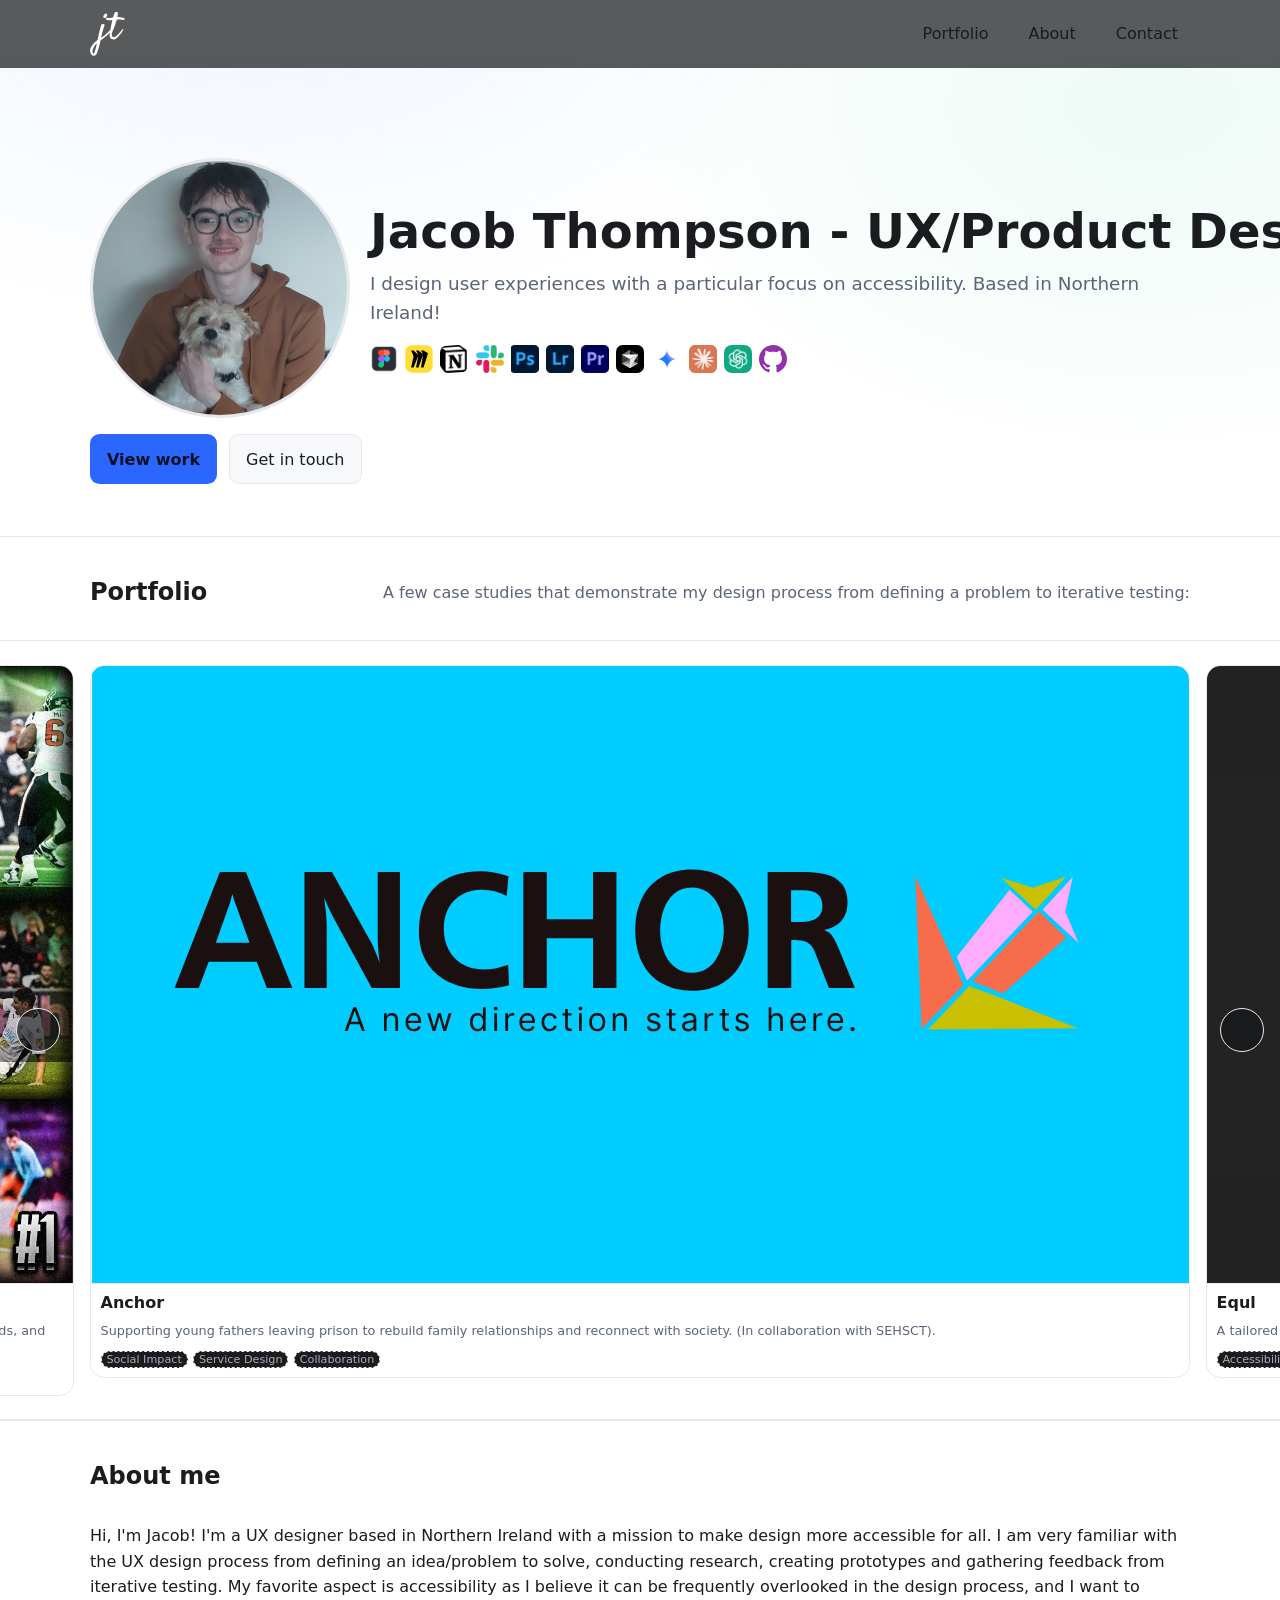
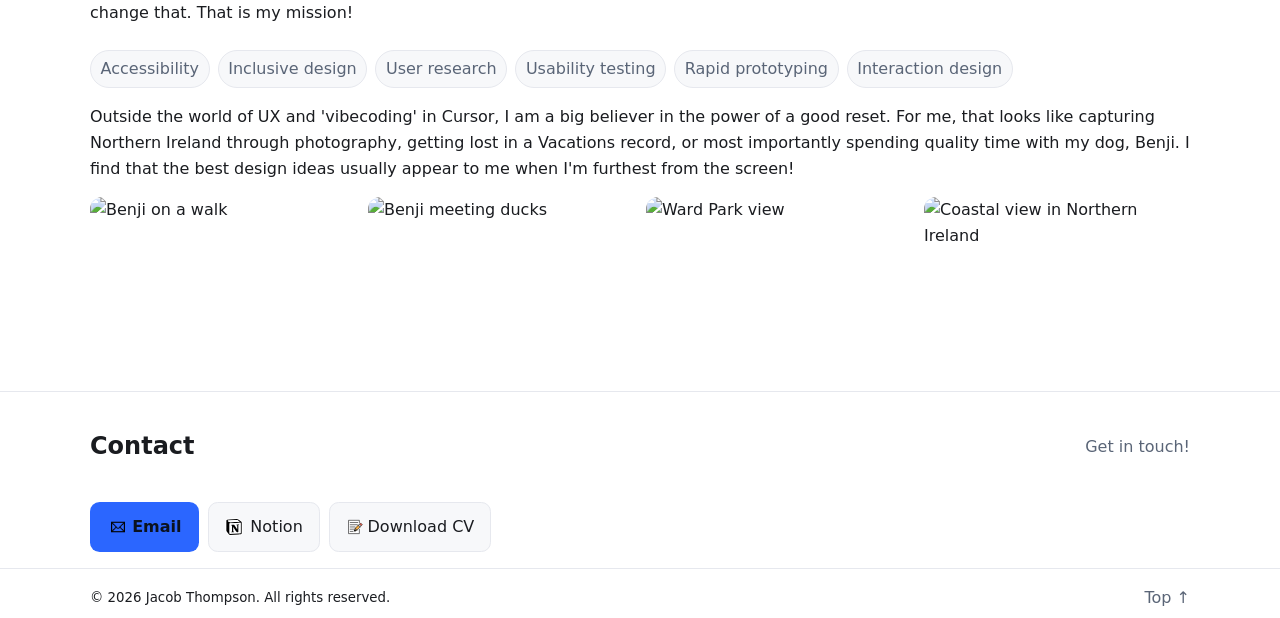
==== commit 2353bb62: "Updated CV" ====
--- a/index.html
+++ b/index.html
@@ -174,7 +174,7 @@
         <div class="contact__actions">
           <a class="button primary" href="mailto:jacobttt000@gmail.com" aria-label="Email Jacob"><img class="icon" src="assets/email.png" alt="" aria-hidden="true" /> <span>Email</span></a>
           <a class="button notion-btn" href="https://spiritual-roar-523.notion.site/Jacob-s-Dashboard-2024-25-10dde1f8a93c8042b278fc9d9537d99a?source=copy_link" target="_blank" rel="noreferrer noopener"><img class="icon icon--sm" src="assets/notion.svg" alt="" aria-hidden="true" /> <span>Notion</span></a>
-          <a id="cv-link" class="button cv-btn" href="assets/JT%20-%20CV%2007.04.26.pdf"><img class="icon icon--lg" src="assets/paper svg.svg" alt="" aria-hidden="true" /> <span>Download CV</span></a>
+          <a id="cv-link" class="button cv-btn" href="assets/CV%20-%20New.pdf"><img class="icon icon--lg" src="assets/paper svg.svg" alt="" aria-hidden="true" /> <span>Download CV</span></a>
         </div>
       </div>
     </section>
--- a/assets/styles.css
+++ b/assets/styles.css
@@ -206,7 +206,11 @@
   .carousel__btn { width: 38px; height: 38px; }
   .carousel__track { padding: .9rem 8vw; gap: .65rem; }
   .carousel__slide { flex-basis: 78vw; }
-  .carousel .card__body { min-height: 128px; }
+  .carousel .card__body { min-height: 148px; }
+  .carousel .card__summary {
+    line-clamp: 4;
+    -webkit-line-clamp: 4;
+  }
 }
 .carousel .card__link { height: auto; grid-template-rows: auto auto; }
 .carousel .card__link { cursor: pointer; }
@@ -302,6 +306,7 @@
 }
 .template-modal__content--read-only {
   overflow: auto;
+  padding-bottom: calc(1.25rem + env(safe-area-inset-bottom));
 }
 .template-modal__hint {
   margin: 0;
@@ -473,8 +478,9 @@
 @media (max-width: 720px) {
   .pdf-modal__panel {
     width: 94vw;
-    height: 88vh;
-    margin: 6vh auto;
+    height: calc(100dvh - 4vh - env(safe-area-inset-top) - env(safe-area-inset-bottom));
+    max-height: 92dvh;
+    margin: 2vh auto;
     border-radius: 12px;
   }
 }
--- a/assets/styles.css
+++ b/assets/styles.css
@@ -206,7 +206,11 @@
   .carousel__btn { width: 38px; height: 38px; }
   .carousel__track { padding: .9rem 8vw; gap: .65rem; }
   .carousel__slide { flex-basis: 78vw; }
-  .carousel .card__body { min-height: 128px; }
+  .carousel .card__body { min-height: 148px; }
+  .carousel .card__summary {
+    line-clamp: 4;
+    -webkit-line-clamp: 4;
+  }
 }
 .carousel .card__link { height: auto; grid-template-rows: auto auto; }
 .carousel .card__link { cursor: pointer; }
@@ -302,6 +306,7 @@
 }
 .template-modal__content--read-only {
   overflow: auto;
+  padding-bottom: calc(1.25rem + env(safe-area-inset-bottom));
 }
 .template-modal__hint {
   margin: 0;
@@ -473,8 +478,9 @@
 @media (max-width: 720px) {
   .pdf-modal__panel {
     width: 94vw;
-    height: 88vh;
-    margin: 6vh auto;
+    height: calc(100dvh - 4vh - env(safe-area-inset-top) - env(safe-area-inset-bottom));
+    max-height: 92dvh;
+    margin: 2vh auto;
     border-radius: 12px;
   }
 }
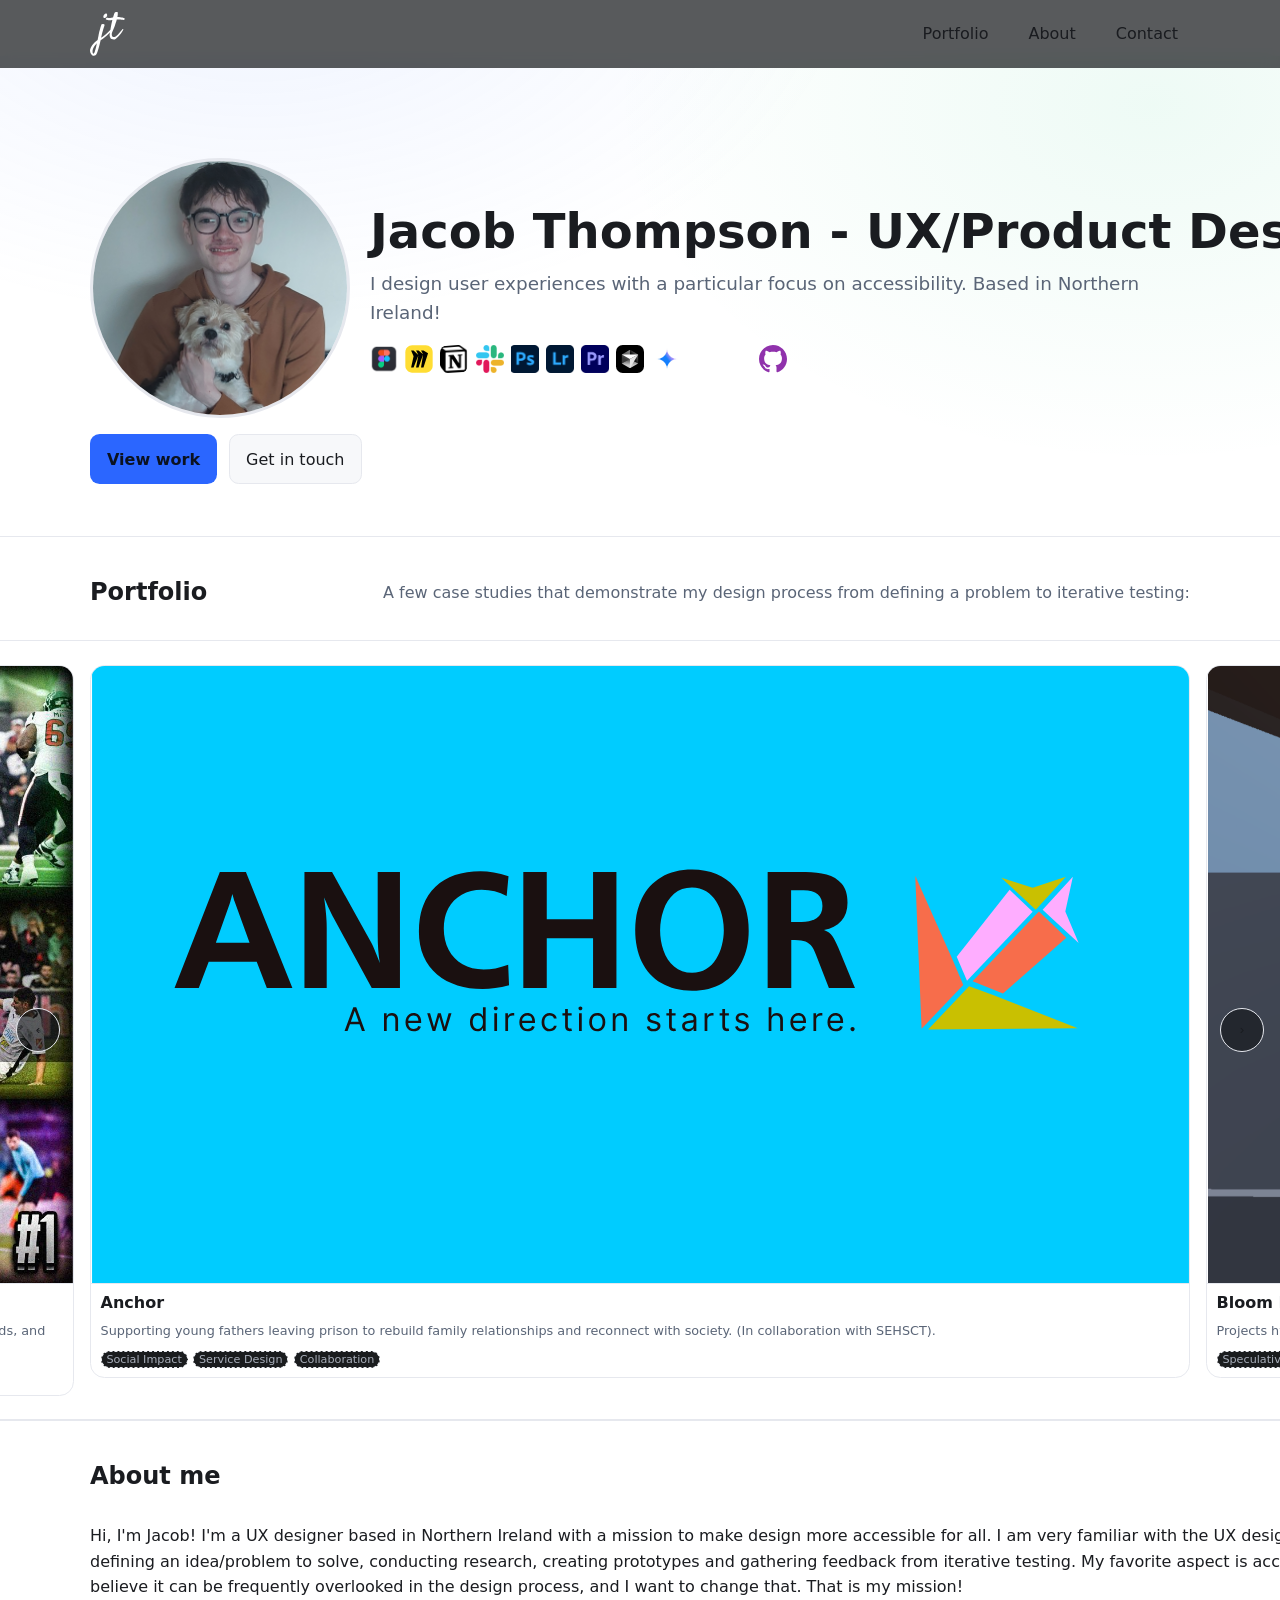
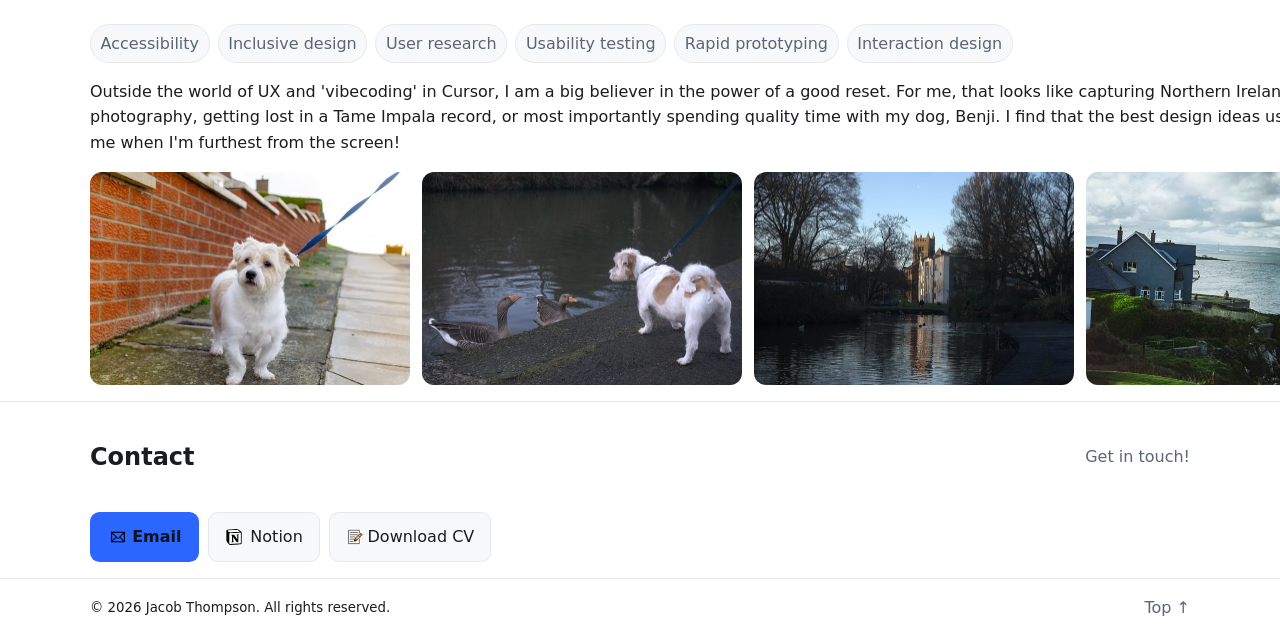
==== commit 6e650821: "Scaled down images and added about text" ====
--- a/index.html
+++ b/index.html
@@ -154,12 +154,12 @@
             <span class="pill">Rapid prototyping</span>
             <span class="pill">Interaction design</span>
           </div>
-          <p>Outside the world of UX and 'vibecoding' in Cursor, I am a big believer in the power of a good reset. For me, that looks like capturing Northern Ireland through photography, getting lost in a Vacations record, or most importantly spending quality time with my dog, Benji. I find that the best design ideas usually appear to me when I'm furthest from the screen!</p>
+          <p>Outside the world of UX and 'vibecoding' in Cursor, I am a big believer in the power of a good reset. For me, that looks like capturing Northern Ireland through photography, getting lost in a Tame Impala record, or most importantly spending quality time with my dog, Benji. I find that the best design ideas usually appear to me when I'm furthest from the screen!</p>
           <div class="about__photos">
-            <img class="about__photo" src="assets/DSC00012.JPG" alt="Benji on a walk" loading="lazy" decoding="async" />
-            <img class="about__photo" src="assets/benji duck.png" alt="Benji meeting ducks" loading="lazy" decoding="async" />
-            <img class="about__photo" src="assets/ward park.png" alt="Ward Park view" loading="lazy" decoding="async" />
-            <img class="about__photo" src="assets/DSC00025.JPG" alt="Coastal view in Northern Ireland" loading="lazy" decoding="async" />
+            <img class="about__photo" src="assets/about/benji-walk-640.jpg" data-zoom-src="assets/about/benji-walk-1280.jpg" alt="Benji on a walk" width="640" height="427" loading="lazy" decoding="async" />
+            <img class="about__photo" src="assets/about/benji-ducks-640.jpg" data-zoom-src="assets/about/benji-ducks-1280.jpg" alt="Benji meeting ducks" width="640" height="427" loading="lazy" decoding="async" />
+            <img class="about__photo" src="assets/about/ward-park-640.jpg" data-zoom-src="assets/about/ward-park-1280.jpg" alt="Ward Park view" width="640" height="427" loading="lazy" decoding="async" />
+            <img class="about__photo" src="assets/about/coastal-640.jpg" data-zoom-src="assets/about/coastal-1280.jpg" alt="Coastal view in Northern Ireland" width="640" height="427" loading="lazy" decoding="async" />
           </div>
         </div>
       </div>
--- a/assets/styles.css
+++ b/assets/styles.css
@@ -223,7 +223,7 @@
 .about { display: grid; gap: 1rem; background: var(--bg); }
 .about > p { margin: 0; }
 .about__photos { display: flex; flex-wrap: nowrap; gap: .75rem; justify-content: flex-start; align-items: flex-start; overflow: visible; padding: 0; }
-.about__photo { display: block; flex: 1 1 calc((100% - 2.25rem) / 4); width: auto; max-width: 320px; aspect-ratio: 3 / 2; height: auto; object-fit: cover; object-position: center; border-radius: 12px; margin: 0; image-rendering: auto; }
+.about__photo { display: block; flex: 1 1 calc((100% - 2.25rem) / 4); width: auto; max-width: 320px; aspect-ratio: 3 / 2; height: auto; object-fit: cover; object-position: center; border-radius: 12px; margin: 0; image-rendering: auto; background: var(--surface); }
 .pill-list { display: flex; flex-wrap: wrap; gap: .5rem; margin-top: .5rem; }
 .pill { border: 1px solid var(--border); background: var(--surface); padding: .35rem .6rem; border-radius: 999px; color: var(--muted); }
 
--- a/assets/styles.css
+++ b/assets/styles.css
@@ -223,7 +223,7 @@
 .about { display: grid; gap: 1rem; background: var(--bg); }
 .about > p { margin: 0; }
 .about__photos { display: flex; flex-wrap: nowrap; gap: .75rem; justify-content: flex-start; align-items: flex-start; overflow: visible; padding: 0; }
-.about__photo { display: block; flex: 1 1 calc((100% - 2.25rem) / 4); width: auto; max-width: 320px; aspect-ratio: 3 / 2; height: auto; object-fit: cover; object-position: center; border-radius: 12px; margin: 0; image-rendering: auto; }
+.about__photo { display: block; flex: 1 1 calc((100% - 2.25rem) / 4); width: auto; max-width: 320px; aspect-ratio: 3 / 2; height: auto; object-fit: cover; object-position: center; border-radius: 12px; margin: 0; image-rendering: auto; background: var(--surface); }
 .pill-list { display: flex; flex-wrap: wrap; gap: .5rem; margin-top: .5rem; }
 .pill { border: 1px solid var(--border); background: var(--surface); padding: .35rem .6rem; border-radius: 999px; color: var(--muted); }
 
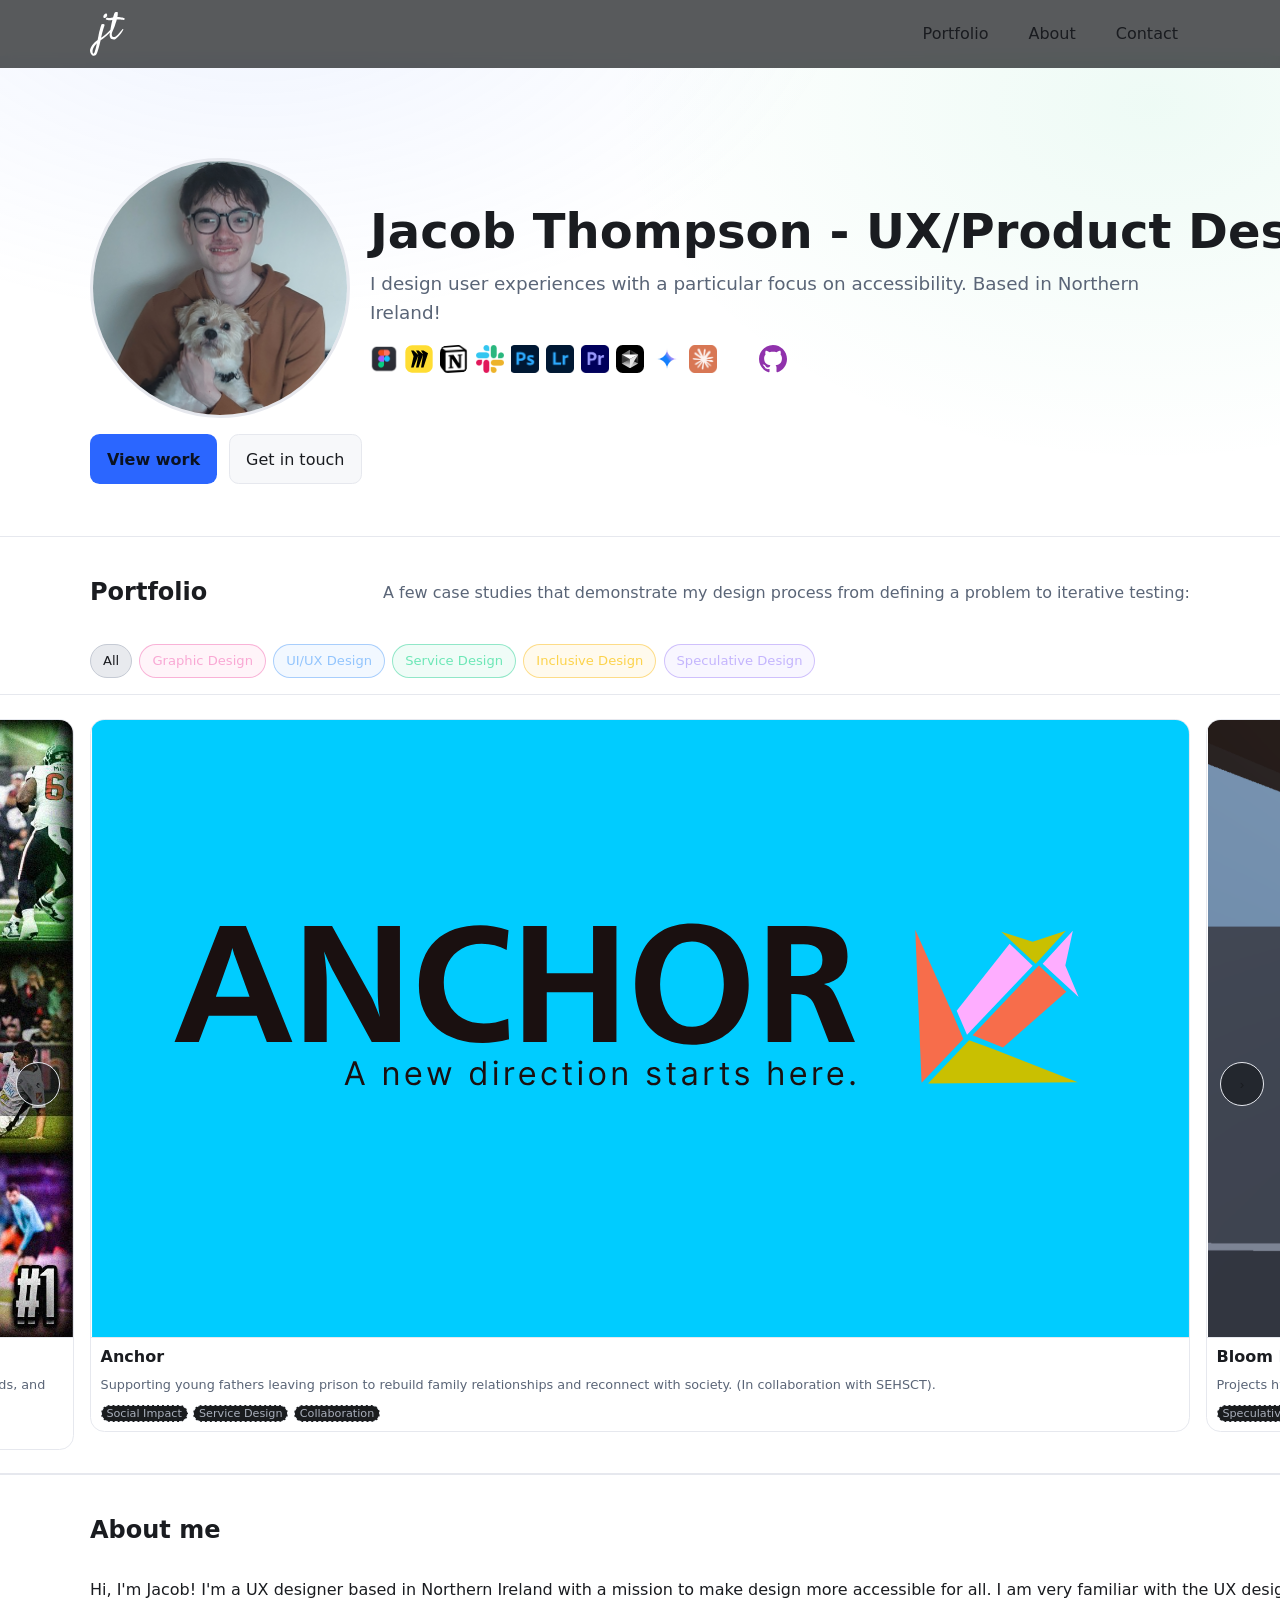
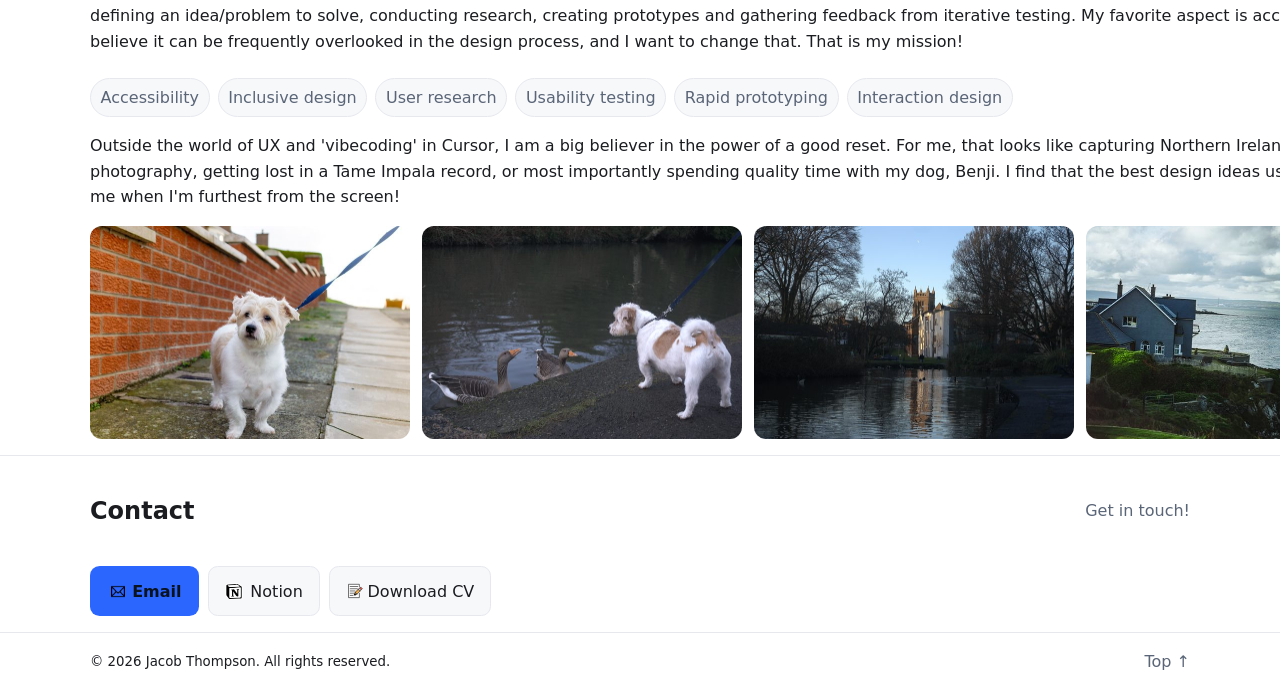
==== commit 20da11df: "Added specific categories" ====
--- a/index.html
+++ b/index.html
@@ -111,6 +111,14 @@
           <h2 id="projects-title">Portfolio</h2>
           <p class="section__desc">A few case studies that demonstrate my design process from defining a problem to iterative testing:</p>
         </div>
+        <div class="project-filters" role="tablist" aria-label="Filter portfolio by discipline">
+          <button class="project-filters__tab is-active" type="button" role="tab" id="filter-all" aria-selected="true" aria-controls="project-track" data-filter="all">All</button>
+          <button class="project-filters__tab" type="button" role="tab" id="filter-graphic-design" aria-selected="false" aria-controls="project-track" data-filter="graphic-design">Graphic Design</button>
+          <button class="project-filters__tab" type="button" role="tab" id="filter-ui-ux-design" aria-selected="false" aria-controls="project-track" data-filter="ui-ux-design">UI/UX Design</button>
+          <button class="project-filters__tab" type="button" role="tab" id="filter-service-design" aria-selected="false" aria-controls="project-track" data-filter="service-design">Service Design</button>
+          <button class="project-filters__tab" type="button" role="tab" id="filter-inclusive-design" aria-selected="false" aria-controls="project-track" data-filter="inclusive-design">Inclusive Design</button>
+          <button class="project-filters__tab" type="button" role="tab" id="filter-speculative-design" aria-selected="false" aria-controls="project-track" data-filter="speculative-design">Speculative Design</button>
+        </div>
       </div>
       <div class="carousel" aria-roledescription="carousel">
         <button class="carousel__btn prev" aria-label="Previous project">‹</button>
--- a/assets/styles.css
+++ b/assets/styles.css
@@ -177,8 +177,130 @@
 .tags { display: flex; flex-wrap: wrap; gap: .35rem; list-style: none; margin: .25rem 0 0; padding: 0; }
 .tags li { font-size: .8rem; color: #A9AFBB; border: 1px dashed var(--border); background: #1a1c1e; padding: .15rem .45rem; border-radius: 999px; display: inline-flex; align-items: center; line-height: 1; }
 
+/* Portfolio discipline filters */
+.project-filters {
+  display: flex;
+  flex-wrap: wrap;
+  gap: .45rem;
+  margin: .75rem 0 1rem;
+}
+.project-filters__tab {
+  font: inherit;
+  font-size: .82rem;
+  color: var(--muted);
+  background: transparent;
+  border: 1px solid var(--border);
+  border-radius: 999px;
+  padding: .35rem .75rem;
+  cursor: pointer;
+  transition: color .15s ease, border-color .15s ease, background .15s ease;
+}
+.project-filters__tab:hover {
+  color: var(--text);
+  border-color: #3a3f48;
+}
+.project-filters__tab.is-active[data-filter="all"] {
+  color: var(--text);
+  background: #1f2329;
+  border-color: #4a5160;
+}
+.project-filters__tab[data-filter="graphic-design"] {
+  color: #f9a8d4;
+  border-color: rgba(244, 114, 182, .5);
+  background: rgba(244, 114, 182, .08);
+}
+.project-filters__tab[data-filter="graphic-design"]:hover {
+  color: #fbcfe8;
+  border-color: rgba(244, 114, 182, .75);
+  background: rgba(244, 114, 182, .14);
+}
+.project-filters__tab[data-filter="graphic-design"].is-active {
+  color: #1a0812;
+  background: #f472b6;
+  border-color: #f472b6;
+}
+.project-filters__tab[data-filter="ui-ux-design"] {
+  color: #93c5fd;
+  border-color: rgba(96, 165, 250, .5);
+  background: rgba(96, 165, 250, .08);
+}
+.project-filters__tab[data-filter="ui-ux-design"]:hover {
+  color: #bfdbfe;
+  border-color: rgba(96, 165, 250, .75);
+  background: rgba(96, 165, 250, .14);
+}
+.project-filters__tab[data-filter="ui-ux-design"].is-active {
+  color: #0a1628;
+  background: #60a5fa;
+  border-color: #60a5fa;
+}
+.project-filters__tab[data-filter="service-design"] {
+  color: #6ee7b7;
+  border-color: rgba(52, 211, 153, .5);
+  background: rgba(52, 211, 153, .08);
+}
+.project-filters__tab[data-filter="service-design"]:hover {
+  color: #a7f3d0;
+  border-color: rgba(52, 211, 153, .75);
+  background: rgba(52, 211, 153, .14);
+}
+.project-filters__tab[data-filter="service-design"].is-active {
+  color: #052e1f;
+  background: #34d399;
+  border-color: #34d399;
+}
+.project-filters__tab[data-filter="inclusive-design"] {
+  color: #fcd34d;
+  border-color: rgba(251, 191, 36, .5);
+  background: rgba(251, 191, 36, .08);
+}
+.project-filters__tab[data-filter="inclusive-design"]:hover {
+  color: #fde68a;
+  border-color: rgba(251, 191, 36, .75);
+  background: rgba(251, 191, 36, .14);
+}
+.project-filters__tab[data-filter="inclusive-design"].is-active {
+  color: #1c1403;
+  background: #fbbf24;
+  border-color: #fbbf24;
+}
+.project-filters__tab[data-filter="speculative-design"] {
+  color: #c4b5fd;
+  border-color: rgba(167, 139, 250, .5);
+  background: rgba(167, 139, 250, .08);
+}
+.project-filters__tab[data-filter="speculative-design"]:hover {
+  color: #ddd6fe;
+  border-color: rgba(167, 139, 250, .75);
+  background: rgba(167, 139, 250, .14);
+}
+.project-filters__tab[data-filter="speculative-design"].is-active {
+  color: #140f24;
+  background: #a78bfa;
+  border-color: #a78bfa;
+}
+.project-filters__tab:focus-visible {
+  outline: 2px solid var(--primary);
+  outline-offset: 2px;
+}
+@media (prefers-color-scheme: light) {
+  .project-filters__tab[data-filter="graphic-design"].is-active,
+  .project-filters__tab[data-filter="ui-ux-design"].is-active,
+  .project-filters__tab[data-filter="service-design"].is-active,
+  .project-filters__tab[data-filter="inclusive-design"].is-active,
+  .project-filters__tab[data-filter="speculative-design"].is-active {
+    color: #fff;
+  }
+  .project-filters__tab.is-active[data-filter="all"] {
+    background: #e8eaee;
+    border-color: #c5cad4;
+    color: var(--text);
+  }
+}
+
 /* Carousel */
 .section--projects { padding: 1rem 0 0; background: var(--bg); }
+.carousel__slide[hidden] { display: none; }
 .carousel { position: relative; width: 100vw; margin-left: calc(50% - 50vw); overflow: hidden; border-top: 1px solid var(--border); border-bottom: 1px solid var(--border); background: var(--bg); }
 .carousel__track { display: flex; gap: clamp(.5rem, 1.5vw, 1rem); padding: clamp(.75rem, 2vw, 1.5rem) clamp(35vw, 40vw, 400px); transition: transform .35s ease; will-change: transform; cursor: grab; }
 .carousel__track:active { cursor: grabbing; }
--- a/assets/styles.css
+++ b/assets/styles.css
@@ -177,8 +177,130 @@
 .tags { display: flex; flex-wrap: wrap; gap: .35rem; list-style: none; margin: .25rem 0 0; padding: 0; }
 .tags li { font-size: .8rem; color: #A9AFBB; border: 1px dashed var(--border); background: #1a1c1e; padding: .15rem .45rem; border-radius: 999px; display: inline-flex; align-items: center; line-height: 1; }
 
+/* Portfolio discipline filters */
+.project-filters {
+  display: flex;
+  flex-wrap: wrap;
+  gap: .45rem;
+  margin: .75rem 0 1rem;
+}
+.project-filters__tab {
+  font: inherit;
+  font-size: .82rem;
+  color: var(--muted);
+  background: transparent;
+  border: 1px solid var(--border);
+  border-radius: 999px;
+  padding: .35rem .75rem;
+  cursor: pointer;
+  transition: color .15s ease, border-color .15s ease, background .15s ease;
+}
+.project-filters__tab:hover {
+  color: var(--text);
+  border-color: #3a3f48;
+}
+.project-filters__tab.is-active[data-filter="all"] {
+  color: var(--text);
+  background: #1f2329;
+  border-color: #4a5160;
+}
+.project-filters__tab[data-filter="graphic-design"] {
+  color: #f9a8d4;
+  border-color: rgba(244, 114, 182, .5);
+  background: rgba(244, 114, 182, .08);
+}
+.project-filters__tab[data-filter="graphic-design"]:hover {
+  color: #fbcfe8;
+  border-color: rgba(244, 114, 182, .75);
+  background: rgba(244, 114, 182, .14);
+}
+.project-filters__tab[data-filter="graphic-design"].is-active {
+  color: #1a0812;
+  background: #f472b6;
+  border-color: #f472b6;
+}
+.project-filters__tab[data-filter="ui-ux-design"] {
+  color: #93c5fd;
+  border-color: rgba(96, 165, 250, .5);
+  background: rgba(96, 165, 250, .08);
+}
+.project-filters__tab[data-filter="ui-ux-design"]:hover {
+  color: #bfdbfe;
+  border-color: rgba(96, 165, 250, .75);
+  background: rgba(96, 165, 250, .14);
+}
+.project-filters__tab[data-filter="ui-ux-design"].is-active {
+  color: #0a1628;
+  background: #60a5fa;
+  border-color: #60a5fa;
+}
+.project-filters__tab[data-filter="service-design"] {
+  color: #6ee7b7;
+  border-color: rgba(52, 211, 153, .5);
+  background: rgba(52, 211, 153, .08);
+}
+.project-filters__tab[data-filter="service-design"]:hover {
+  color: #a7f3d0;
+  border-color: rgba(52, 211, 153, .75);
+  background: rgba(52, 211, 153, .14);
+}
+.project-filters__tab[data-filter="service-design"].is-active {
+  color: #052e1f;
+  background: #34d399;
+  border-color: #34d399;
+}
+.project-filters__tab[data-filter="inclusive-design"] {
+  color: #fcd34d;
+  border-color: rgba(251, 191, 36, .5);
+  background: rgba(251, 191, 36, .08);
+}
+.project-filters__tab[data-filter="inclusive-design"]:hover {
+  color: #fde68a;
+  border-color: rgba(251, 191, 36, .75);
+  background: rgba(251, 191, 36, .14);
+}
+.project-filters__tab[data-filter="inclusive-design"].is-active {
+  color: #1c1403;
+  background: #fbbf24;
+  border-color: #fbbf24;
+}
+.project-filters__tab[data-filter="speculative-design"] {
+  color: #c4b5fd;
+  border-color: rgba(167, 139, 250, .5);
+  background: rgba(167, 139, 250, .08);
+}
+.project-filters__tab[data-filter="speculative-design"]:hover {
+  color: #ddd6fe;
+  border-color: rgba(167, 139, 250, .75);
+  background: rgba(167, 139, 250, .14);
+}
+.project-filters__tab[data-filter="speculative-design"].is-active {
+  color: #140f24;
+  background: #a78bfa;
+  border-color: #a78bfa;
+}
+.project-filters__tab:focus-visible {
+  outline: 2px solid var(--primary);
+  outline-offset: 2px;
+}
+@media (prefers-color-scheme: light) {
+  .project-filters__tab[data-filter="graphic-design"].is-active,
+  .project-filters__tab[data-filter="ui-ux-design"].is-active,
+  .project-filters__tab[data-filter="service-design"].is-active,
+  .project-filters__tab[data-filter="inclusive-design"].is-active,
+  .project-filters__tab[data-filter="speculative-design"].is-active {
+    color: #fff;
+  }
+  .project-filters__tab.is-active[data-filter="all"] {
+    background: #e8eaee;
+    border-color: #c5cad4;
+    color: var(--text);
+  }
+}
+
 /* Carousel */
 .section--projects { padding: 1rem 0 0; background: var(--bg); }
+.carousel__slide[hidden] { display: none; }
 .carousel { position: relative; width: 100vw; margin-left: calc(50% - 50vw); overflow: hidden; border-top: 1px solid var(--border); border-bottom: 1px solid var(--border); background: var(--bg); }
 .carousel__track { display: flex; gap: clamp(.5rem, 1.5vw, 1rem); padding: clamp(.75rem, 2vw, 1.5rem) clamp(35vw, 40vw, 400px); transition: transform .35s ease; will-change: transform; cursor: grab; }
 .carousel__track:active { cursor: grabbing; }
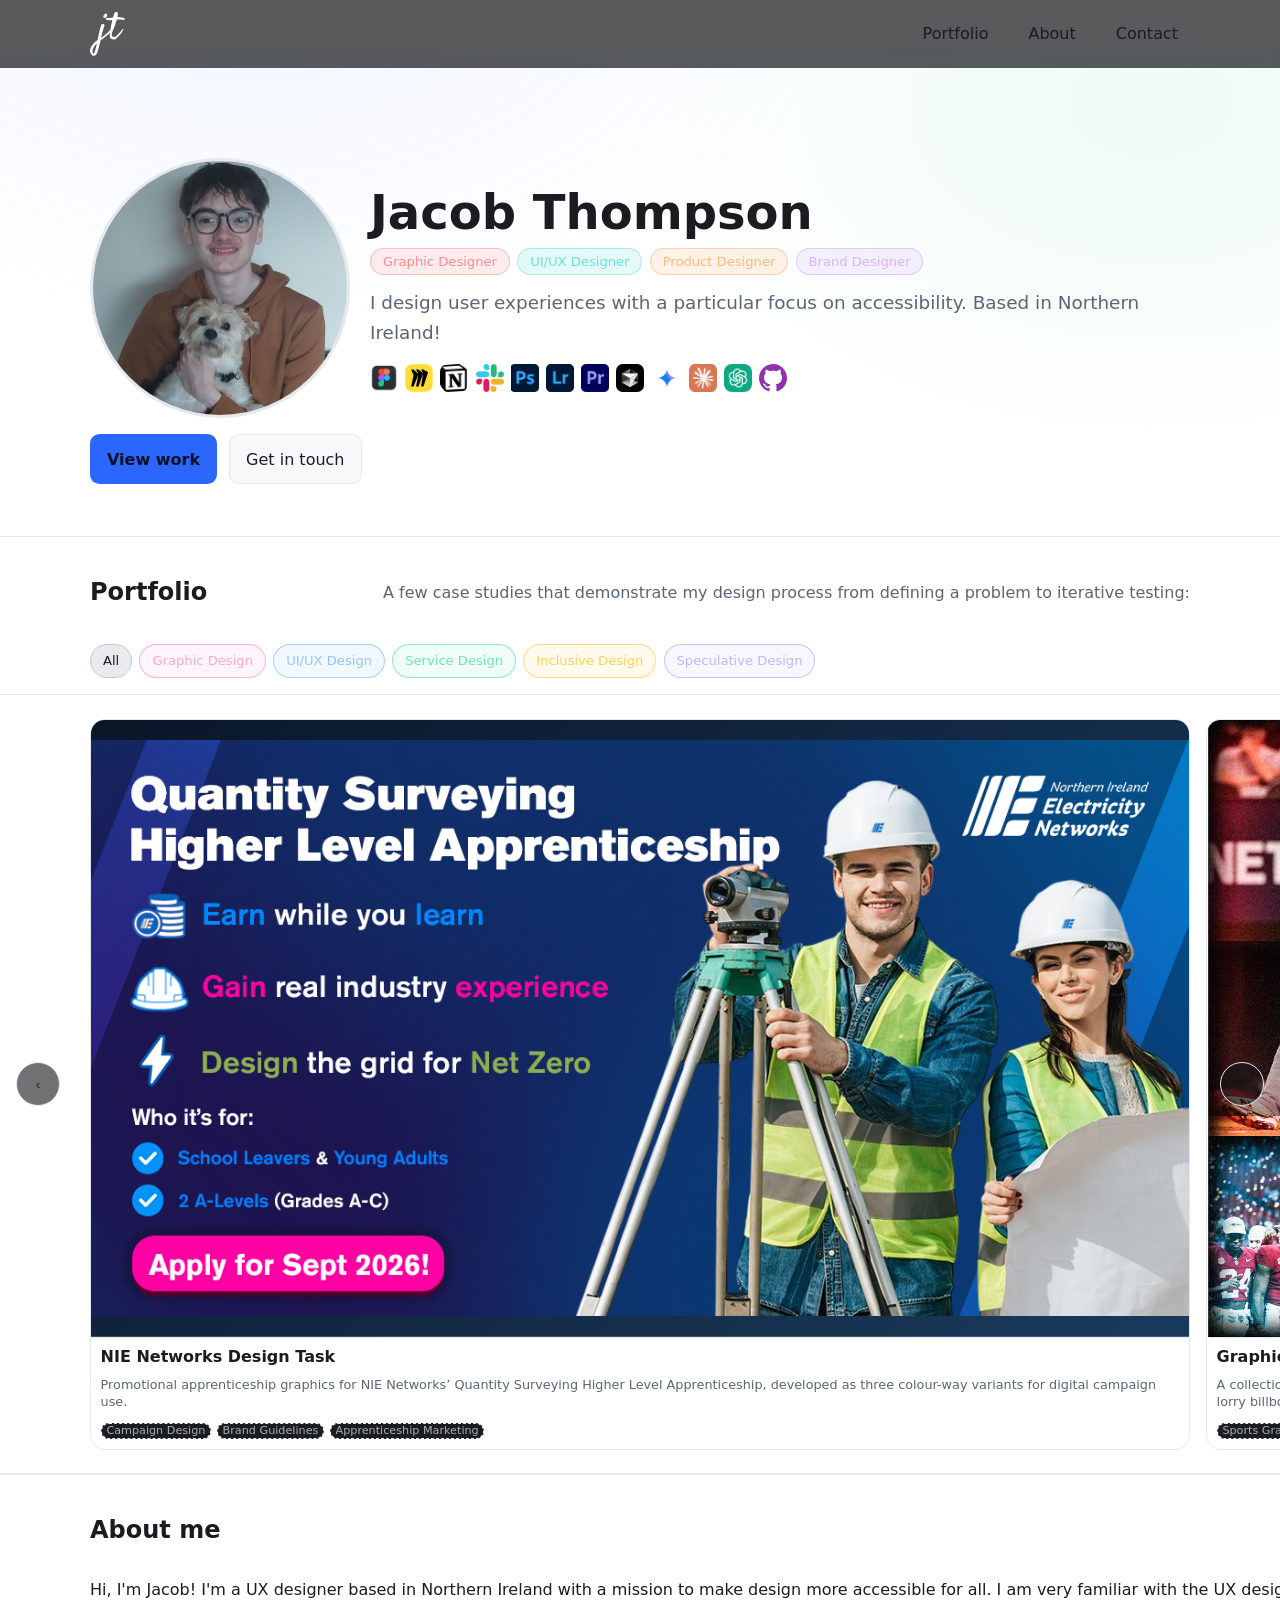
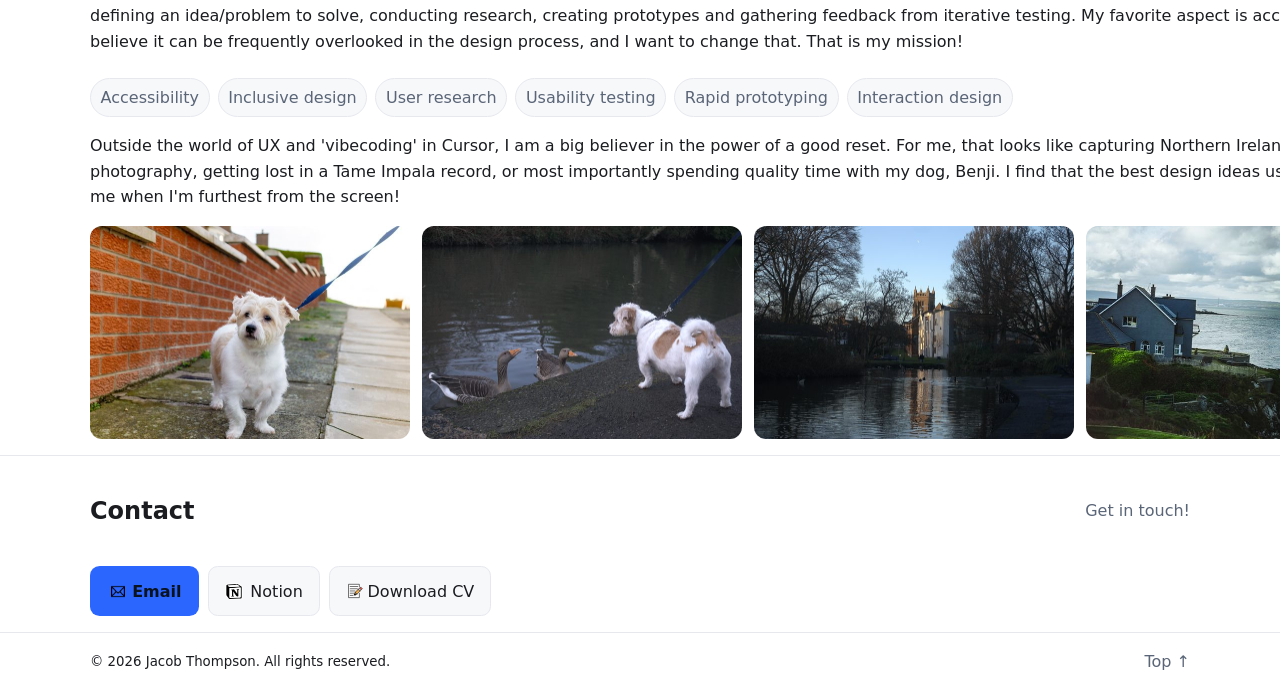
==== commit 0b573766: "Job roles added" ====
--- a/index.html
+++ b/index.html
@@ -3,18 +3,18 @@
 <head>
   <meta charset="utf-8">
   <meta name="viewport" content="width=device-width, initial-scale=1">
-  <title>Jacob Thompson - UX/Product Designer</title>
-  <meta name="description" content="UX/Product Designer in the UK. Case studies showcasing end‑to‑end product design, research, and measurable impact.">
+  <title>Jacob Thompson</title>
+  <meta name="description" content="Graphic, UI/UX, product, and brand designer in Northern Ireland. Case studies showcasing end‑to‑end design, research, and measurable impact.">
   <link rel="icon" href="assets/jt.svg" type="image/svg+xml">
   <link rel="preload" href="assets/styles.css" as="style">
   <link rel="stylesheet" href="assets/styles.css">
-  <meta property="og:title" content="Jacob Thompson - UX/Product Designer">
+  <meta property="og:title" content="Jacob Thompson">
   <meta property="og:description" content="Selected UX case studies with measurable outcomes. Based in the UK.">
   <meta property="og:type" content="website">
   <meta property="og:url" content="/">
   <meta property="og:image" content="assets/og-image.png">
   <meta name="twitter:card" content="summary_large_image">
-  <meta name="twitter:title" content="Jacob Thompson - UX/Product Designer">
+  <meta name="twitter:title" content="Jacob Thompson">
   <meta name="twitter:description" content="Selected UX case studies with measurable outcomes. Based in the UK.">
   <meta name="twitter:image" content="assets/og-image.png">
   <script type="application/ld+json">
@@ -22,7 +22,7 @@
     "@context": "https://schema.org",
     "@type": "Person",
     "name": "Jacob Thompson",
-    "jobTitle": "UX/Product Designer",
+    "jobTitle": ["Graphic Designer", "UI/UX Designer", "Product Designer", "Brand Designer"],
     "url": "",
     "image": "assets/og-image.png",
     "sameAs": [
@@ -55,7 +55,13 @@
         <div class="hero__intro">
           <img class="profile-pic" src="assets/benji and me.png" alt="Portrait of Jacob Thompson with Benji" width="256" height="256" decoding="async" />
           <div class="hero__text">
-            <h1 id="hero-title">Jacob Thompson - UX/Product Designer</h1>
+            <h1 id="hero-title">Jacob Thompson</h1>
+            <div class="hero__roles" role="list" aria-label="Design disciplines">
+              <span class="hero__role-pill hero__role-pill--graphic" role="listitem">Graphic Designer</span>
+              <span class="hero__role-pill hero__role-pill--ui-ux" role="listitem">UI/UX Designer</span>
+              <span class="hero__role-pill hero__role-pill--product" role="listitem">Product Designer</span>
+              <span class="hero__role-pill hero__role-pill--brand" role="listitem">Brand Designer</span>
+            </div>
             <p class="subtitle">I design user experiences with a particular focus on accessibility. Based in Northern Ireland!</p>
             <div class="hero__tool-icons" aria-label="Design tools">
               <span class="hero__tool-pill" data-label="Figma" style="--pill-bg:#f34f1e;">
--- a/assets/styles.css
+++ b/assets/styles.css
@@ -91,7 +91,42 @@
 }
 
 .hero { padding: clamp(3rem, 8vw, 7rem) 0 2rem; border-bottom: 1px solid var(--border); background: radial-gradient(1000px 600px at 20% -20%, rgba(122,162,255,.12), transparent 60%), radial-gradient(900px 600px at 90% 10%, rgba(38,199,130,.08), transparent 60%); }
-.hero h1 { font-size: clamp(1.1rem, 5vw, 3rem); line-height: 1.2; margin: 0 0 .5rem; white-space: nowrap; }
+.hero h1 { font-size: clamp(1.1rem, 5vw, 3rem); line-height: 1.2; margin: 0 0 .45rem; white-space: nowrap; }
+.hero__roles {
+  display: flex;
+  flex-wrap: wrap;
+  gap: .45rem;
+  margin: 0 0 .85rem;
+}
+.hero__role-pill {
+  font-size: .82rem;
+  line-height: 1;
+  border-radius: 999px;
+  padding: .35rem .75rem;
+  border: 1px solid transparent;
+  user-select: none;
+  pointer-events: none;
+}
+.hero__role-pill--graphic {
+  color: #ff8a8a;
+  background: rgba(255, 107, 107, .12);
+  border-color: rgba(255, 107, 107, .35);
+}
+.hero__role-pill--ui-ux {
+  color: #5eead4;
+  background: rgba(45, 212, 191, .12);
+  border-color: rgba(45, 212, 191, .35);
+}
+.hero__role-pill--product {
+  color: #fdba74;
+  background: rgba(251, 146, 60, .12);
+  border-color: rgba(251, 146, 60, .35);
+}
+.hero__role-pill--brand {
+  color: #d8b4fe;
+  background: rgba(192, 132, 252, .12);
+  border-color: rgba(192, 132, 252, .35);
+}
 .subtitle { color: var(--muted); font-size: clamp(1rem, 2.5vw, 1.15rem); margin: 0 0 1rem; }
 .hero__tool-icons {
   display: flex;
@@ -171,6 +206,7 @@
 @media (max-width: 920px) { .card { grid-column: span 12; } }
 .card__link { color: inherit; text-decoration: none; display: grid; grid-template-rows: auto 1fr; height: 100%; }
 .card__media { background: linear-gradient(135deg, rgba(122,162,255,.25), rgba(56,178,111,.25)); aspect-ratio: 16/9; border-bottom: 1px solid var(--border); background-size: contain; background-repeat: no-repeat; background-position: center; }
+.card__media--cover { background-size: cover; }
 .card__body { padding: .9rem; display: grid; gap: .5rem; }
 .card__title { margin: 0; font-size: 1.05rem; }
 .card__summary { margin: 0; color: var(--muted); }
--- a/assets/styles.css
+++ b/assets/styles.css
@@ -91,7 +91,42 @@
 }
 
 .hero { padding: clamp(3rem, 8vw, 7rem) 0 2rem; border-bottom: 1px solid var(--border); background: radial-gradient(1000px 600px at 20% -20%, rgba(122,162,255,.12), transparent 60%), radial-gradient(900px 600px at 90% 10%, rgba(38,199,130,.08), transparent 60%); }
-.hero h1 { font-size: clamp(1.1rem, 5vw, 3rem); line-height: 1.2; margin: 0 0 .5rem; white-space: nowrap; }
+.hero h1 { font-size: clamp(1.1rem, 5vw, 3rem); line-height: 1.2; margin: 0 0 .45rem; white-space: nowrap; }
+.hero__roles {
+  display: flex;
+  flex-wrap: wrap;
+  gap: .45rem;
+  margin: 0 0 .85rem;
+}
+.hero__role-pill {
+  font-size: .82rem;
+  line-height: 1;
+  border-radius: 999px;
+  padding: .35rem .75rem;
+  border: 1px solid transparent;
+  user-select: none;
+  pointer-events: none;
+}
+.hero__role-pill--graphic {
+  color: #ff8a8a;
+  background: rgba(255, 107, 107, .12);
+  border-color: rgba(255, 107, 107, .35);
+}
+.hero__role-pill--ui-ux {
+  color: #5eead4;
+  background: rgba(45, 212, 191, .12);
+  border-color: rgba(45, 212, 191, .35);
+}
+.hero__role-pill--product {
+  color: #fdba74;
+  background: rgba(251, 146, 60, .12);
+  border-color: rgba(251, 146, 60, .35);
+}
+.hero__role-pill--brand {
+  color: #d8b4fe;
+  background: rgba(192, 132, 252, .12);
+  border-color: rgba(192, 132, 252, .35);
+}
 .subtitle { color: var(--muted); font-size: clamp(1rem, 2.5vw, 1.15rem); margin: 0 0 1rem; }
 .hero__tool-icons {
   display: flex;
@@ -171,6 +206,7 @@
 @media (max-width: 920px) { .card { grid-column: span 12; } }
 .card__link { color: inherit; text-decoration: none; display: grid; grid-template-rows: auto 1fr; height: 100%; }
 .card__media { background: linear-gradient(135deg, rgba(122,162,255,.25), rgba(56,178,111,.25)); aspect-ratio: 16/9; border-bottom: 1px solid var(--border); background-size: contain; background-repeat: no-repeat; background-position: center; }
+.card__media--cover { background-size: cover; }
 .card__body { padding: .9rem; display: grid; gap: .5rem; }
 .card__title { margin: 0; font-size: 1.05rem; }
 .card__summary { margin: 0; color: var(--muted); }
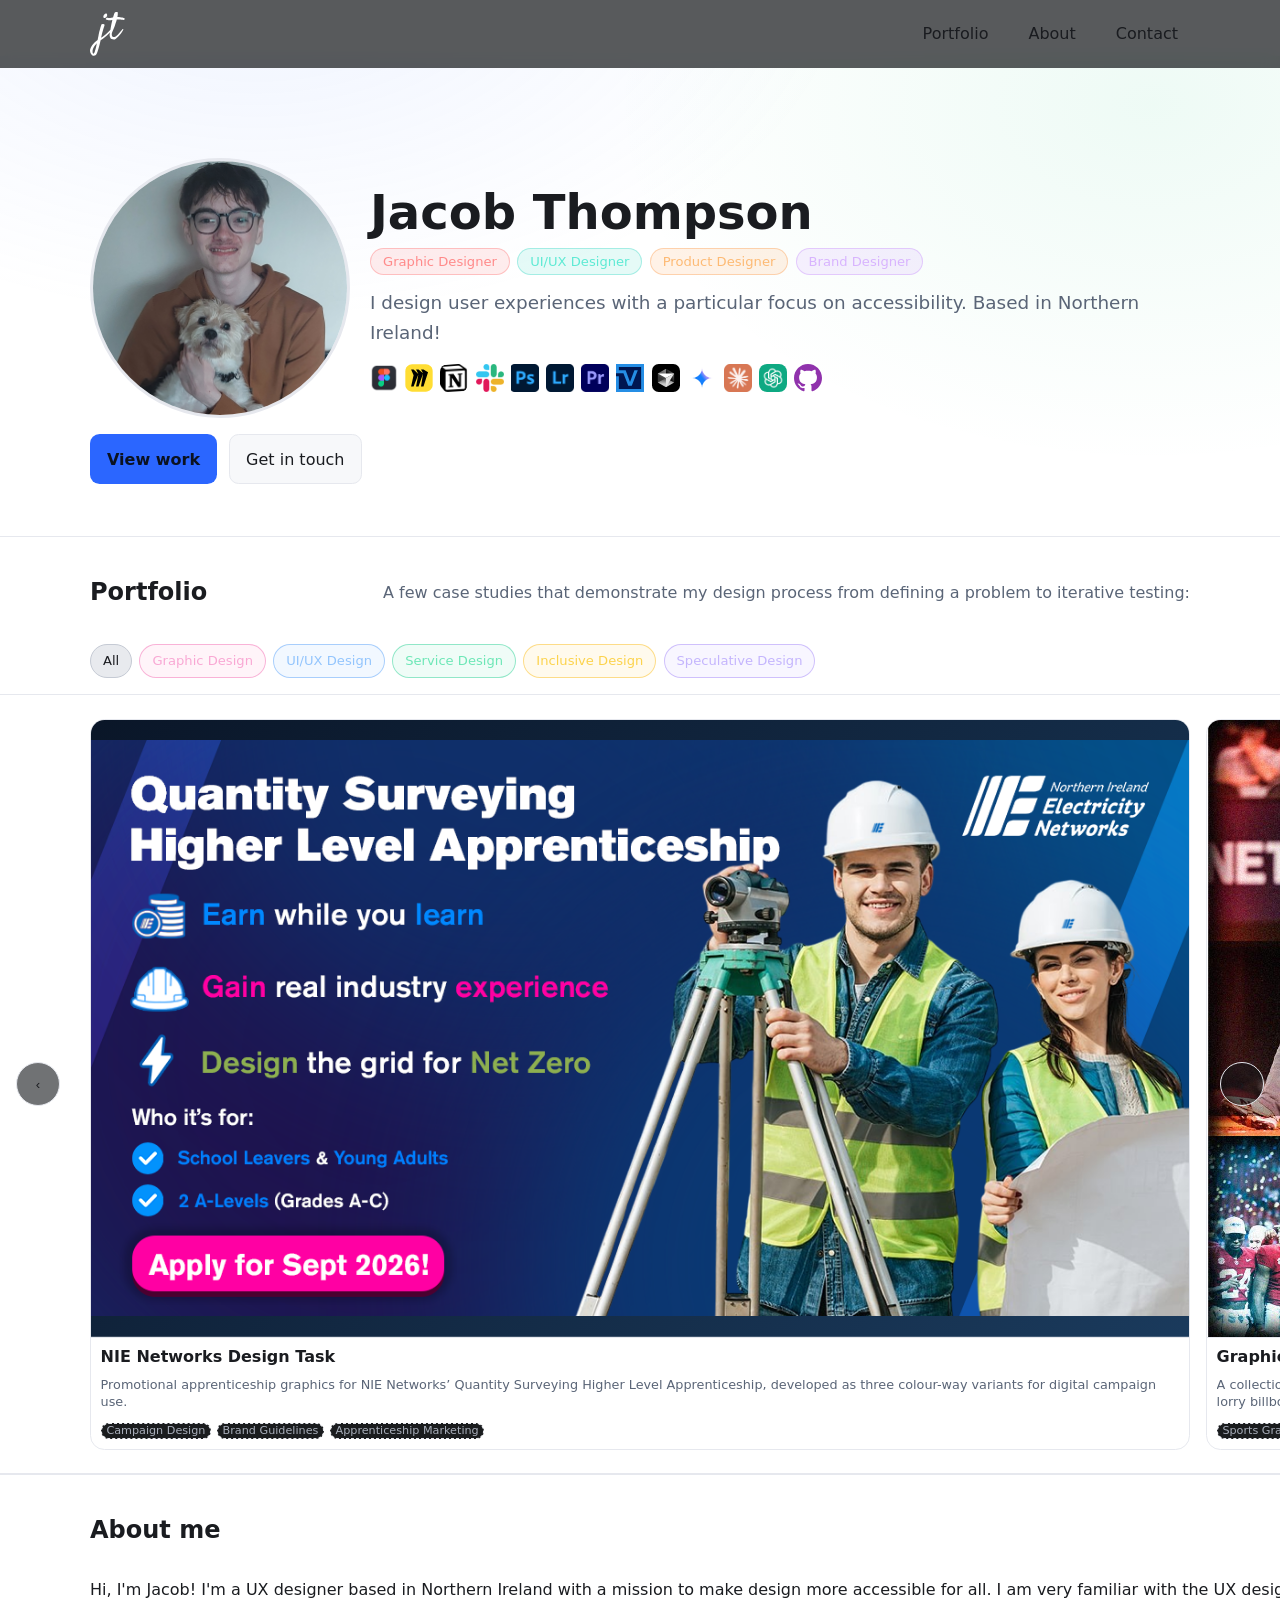
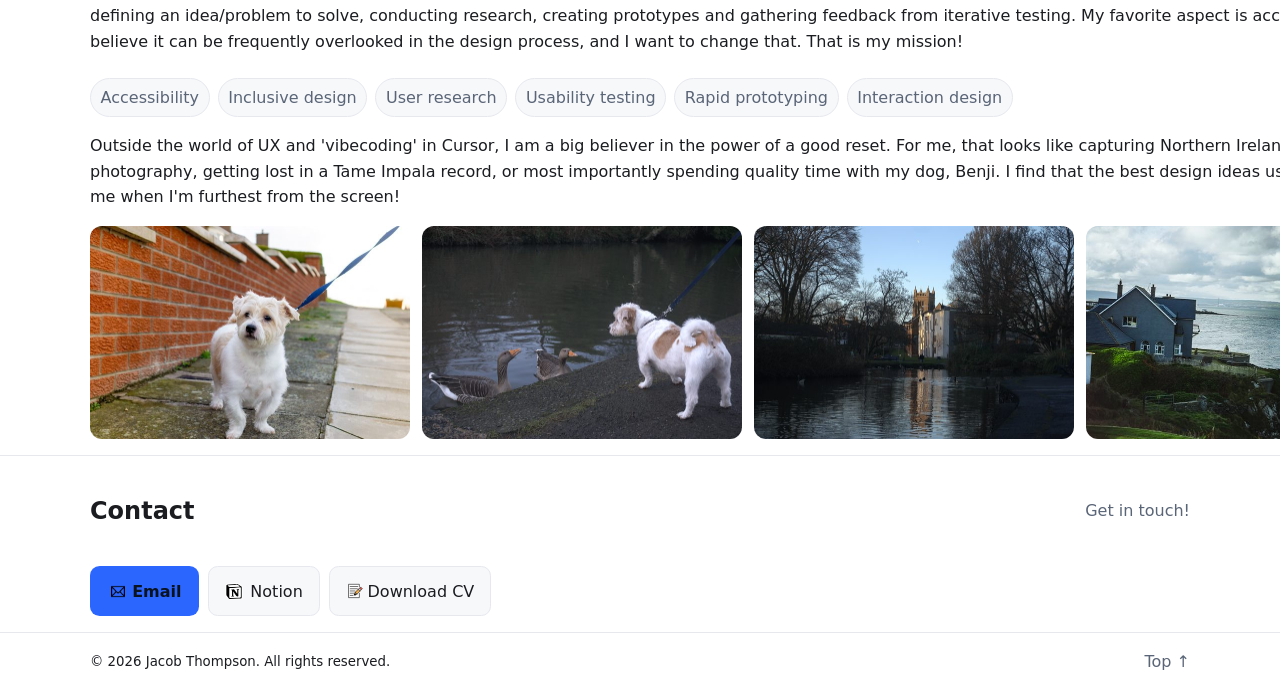
==== commit a0333599: "Added Sony Vegas logo" ====
--- a/index.html
+++ b/index.html
@@ -85,6 +85,9 @@
               <span class="hero__tool-pill" data-label="Premiere Pro" style="--pill-bg:#0a015a;">
                 <img class="hero__figma-icon" src="assets/premiere pro icon.png" alt="Adobe Premiere Pro icon" loading="lazy" decoding="async" />
               </span>
+              <span class="hero__tool-pill" data-label="Vegas Pro" style="--pill-bg:#001751;">
+                <img class="hero__figma-icon" src="assets/Vegas_Pro_Logo_2026.svg" alt="Sony Vegas Pro icon" loading="lazy" decoding="async" />
+              </span>
               <span class="hero__tool-pill" data-label="Cursor" style="--pill-bg:#000;">
                 <img class="hero__figma-icon" src="assets/cursor-ai-code-icon.svg" alt="Cursor AI icon" loading="lazy" decoding="async" />
               </span>
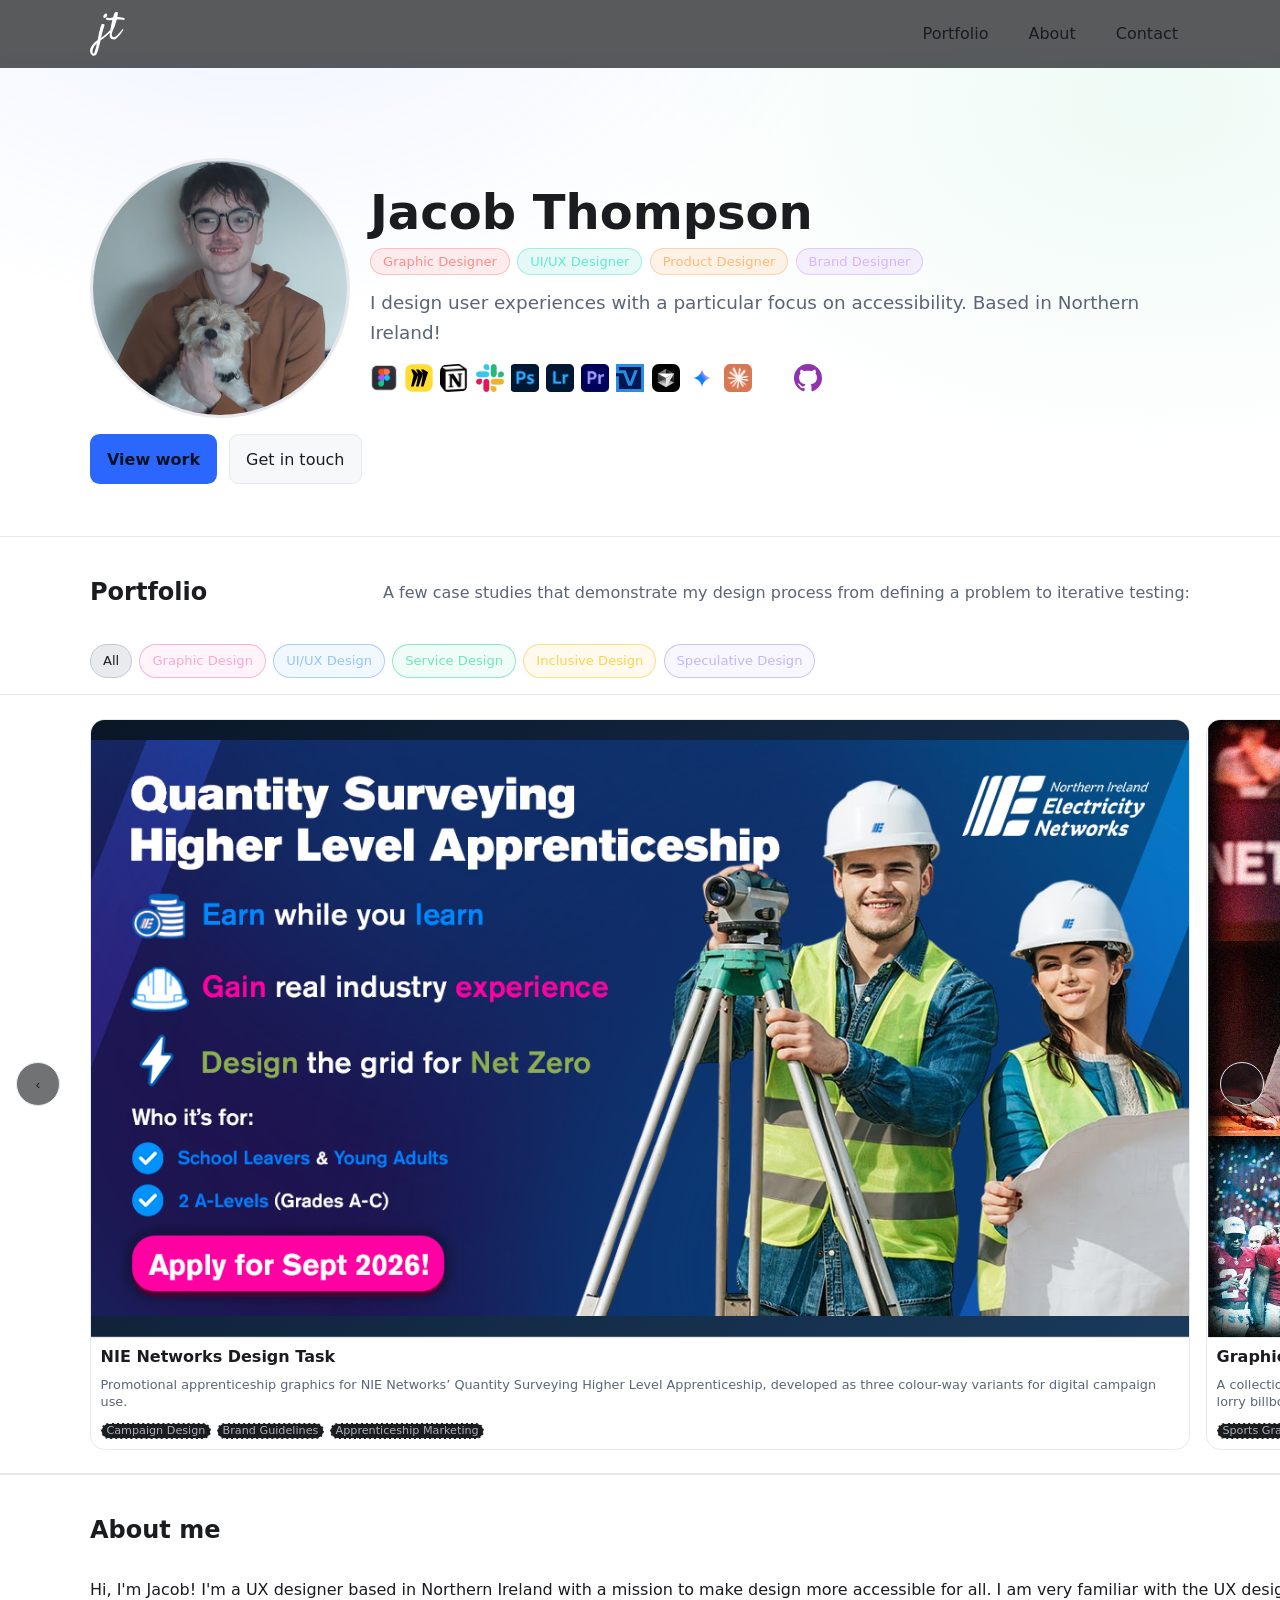
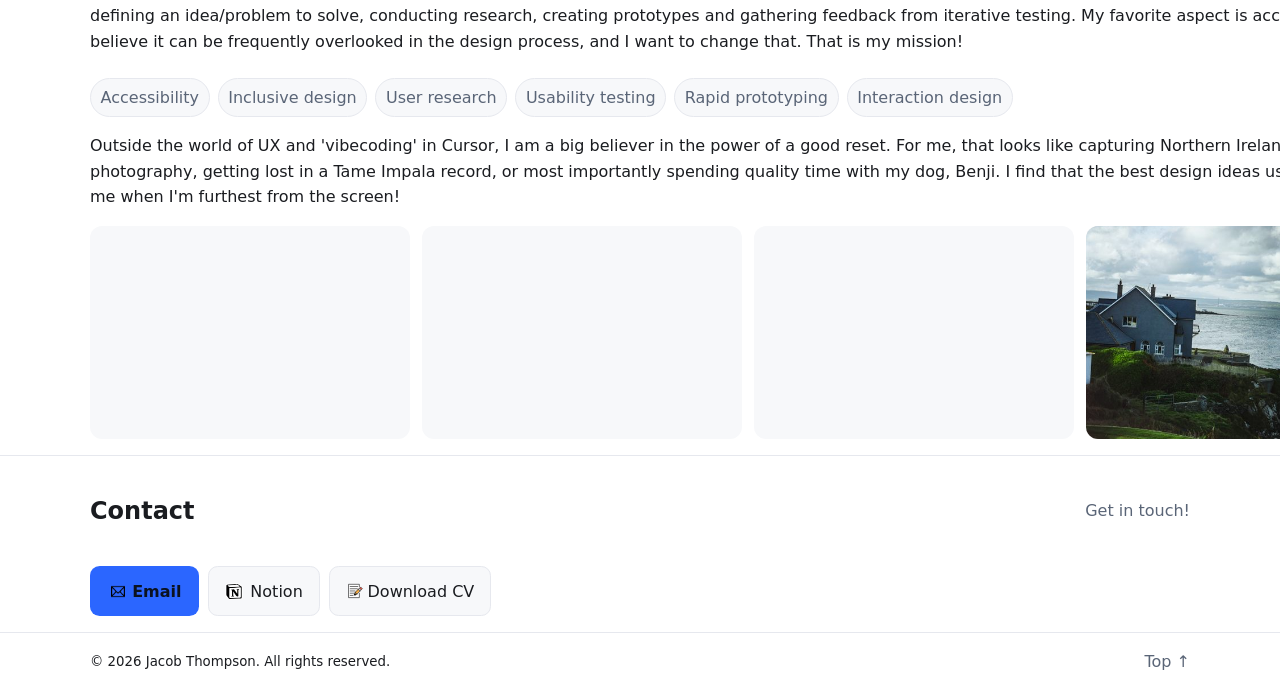
==== commit 367ce404: "Fixed Sony Vegas Pro text" ====
--- a/index.html
+++ b/index.html
@@ -85,7 +85,7 @@
               <span class="hero__tool-pill" data-label="Premiere Pro" style="--pill-bg:#0a015a;">
                 <img class="hero__figma-icon" src="assets/premiere pro icon.png" alt="Adobe Premiere Pro icon" loading="lazy" decoding="async" />
               </span>
-              <span class="hero__tool-pill" data-label="Vegas Pro" style="--pill-bg:#001751;">
+              <span class="hero__tool-pill" data-label="Sony Vegas Pro" style="--pill-bg:#001751;">
                 <img class="hero__figma-icon" src="assets/Vegas_Pro_Logo_2026.svg" alt="Sony Vegas Pro icon" loading="lazy" decoding="async" />
               </span>
               <span class="hero__tool-pill" data-label="Cursor" style="--pill-bg:#000;">
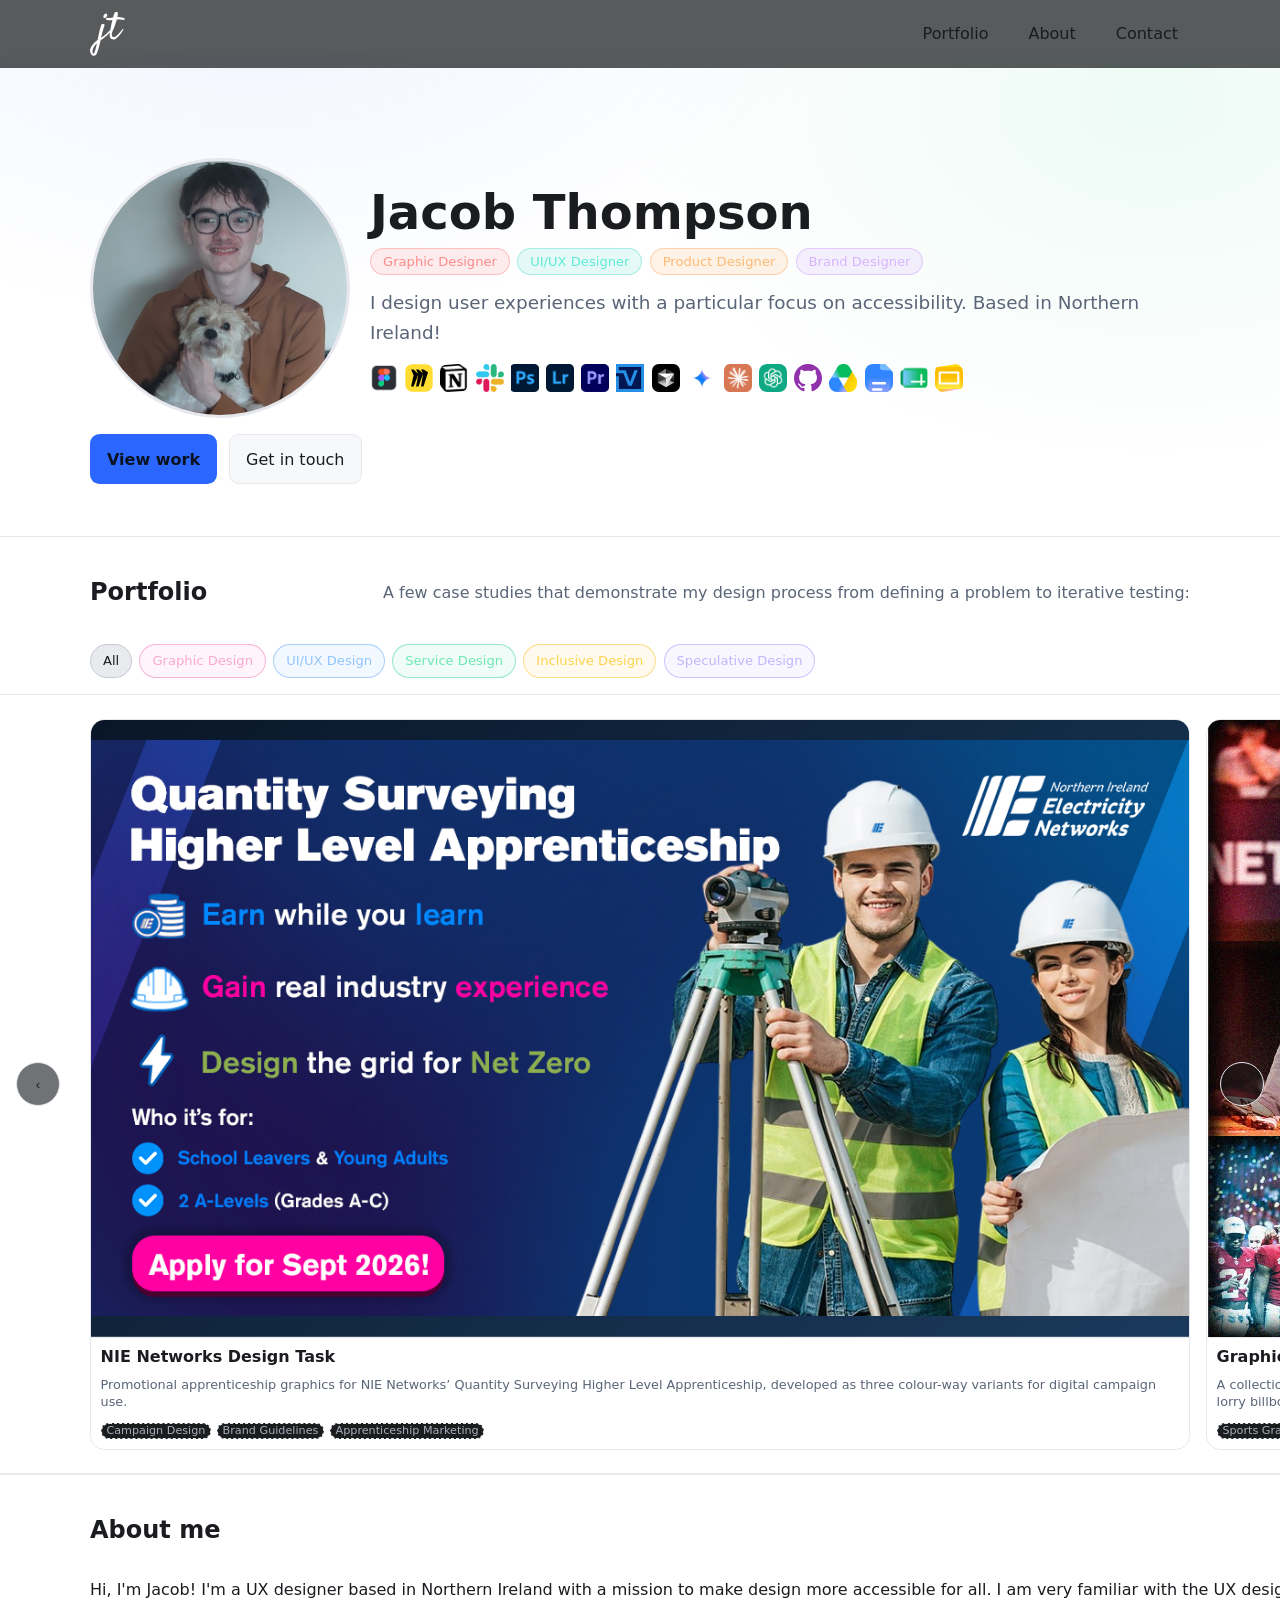
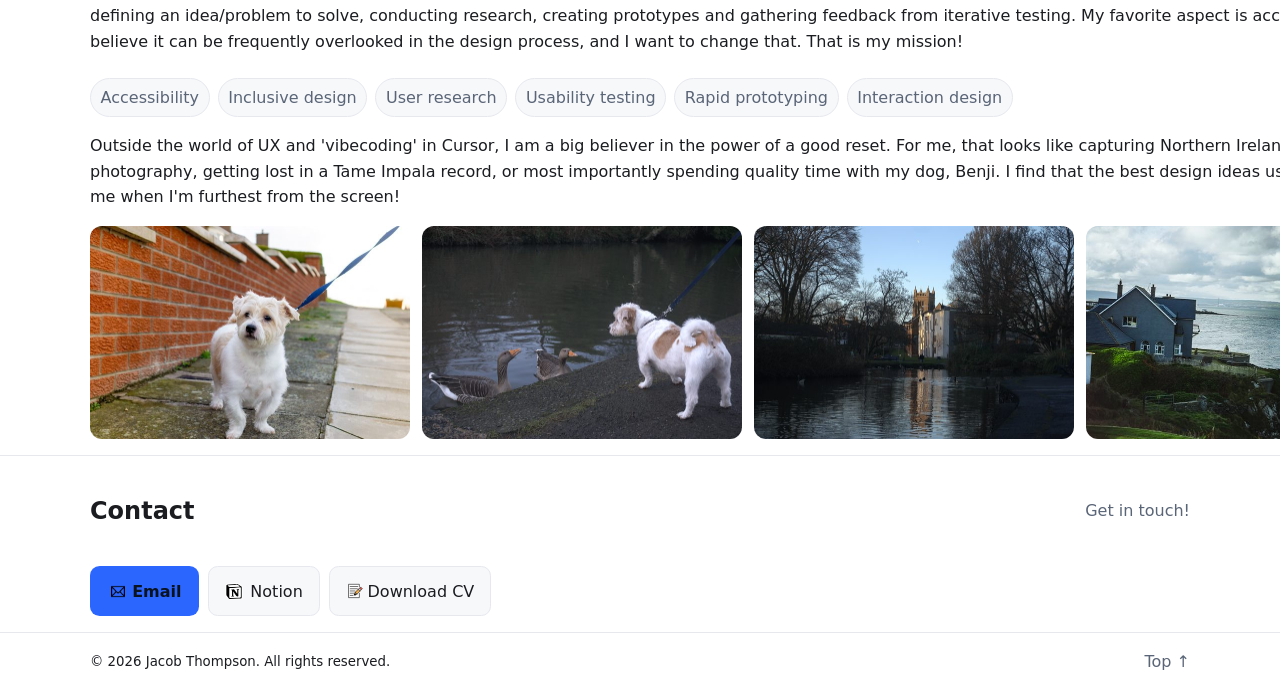
==== commit 155b3712: "added google products" ====
--- a/index.html
+++ b/index.html
@@ -103,6 +103,18 @@
               <span class="hero__tool-pill" data-label="GitHub" style="--pill-bg:#9032ac;">
                 <img class="hero__figma-icon" src="assets/github.svg" alt="GitHub icon" loading="lazy" decoding="async" />
               </span>
+              <span class="hero__tool-pill" data-label="Google Drive" style="--pill-bg:#4285F4;">
+                <img class="hero__figma-icon hero__figma-icon--rounded" src="assets/Google_Drive_icon_(2026).svg.png" alt="Google Drive icon" loading="lazy" decoding="async" />
+              </span>
+              <span class="hero__tool-pill" data-label="Google Docs" style="--pill-bg:#3185FF;">
+                <img class="hero__figma-icon hero__figma-icon--rounded" src="assets/Google_Docs_2026_Logo.svg" alt="Google Docs icon" loading="lazy" decoding="async" />
+              </span>
+              <span class="hero__tool-pill" data-label="Google Sheets" style="--pill-bg:#0F9D58;">
+                <img class="hero__figma-icon hero__figma-icon--rounded" src="assets/google-sheets-icon.webp" alt="Google Sheets icon" loading="lazy" decoding="async" />
+              </span>
+              <span class="hero__tool-pill" data-label="Google Slides" style="--pill-bg:#F4B400; --pill-text:#000;">
+                <img class="hero__figma-icon hero__figma-icon--rounded" src="assets/Google_Slides_2026_Logo.svg" alt="Google Slides icon" loading="lazy" decoding="async" />
+              </span>
             </div>
           </div>
         </div>
